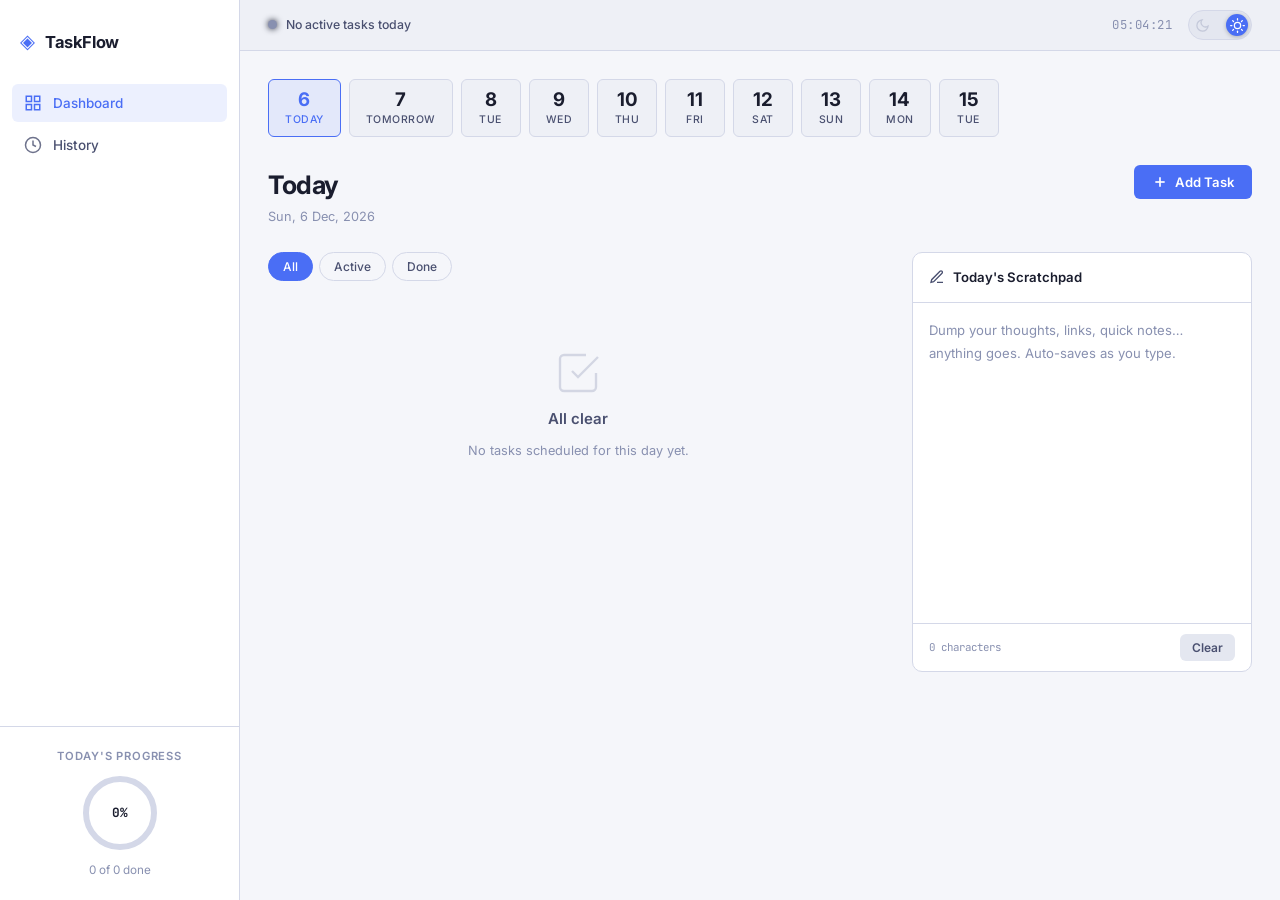
==== index.html @ f14513d6 "Add files via upload" ====
<!DOCTYPE html>
<html lang="en">
<head>
  <meta charset="UTF-8">
  <meta name="viewport" content="width=device-width, initial-scale=1.0">
  <title>TaskFlow — Productivity Dashboard</title>
  <link rel="stylesheet" href="style.css">
  <link rel="preconnect" href="https://fonts.googleapis.com">
  <link href="https://fonts.googleapis.com/css2?family=Inter:wght@300;400;500;600;700&family=JetBrains+Mono:wght@400;500&display=swap" rel="stylesheet">
</head>
<body>

  <div class="app-shell">

    <!-- SIDEBAR -->
    <aside class="sidebar" id="sidebar">
      <div class="sidebar-header">
        <div class="logo">
          <span class="logo-icon">◈</span>
          <span class="logo-text">TaskFlow</span>
        </div>
        <button class="sidebar-toggle" id="sidebarToggle" aria-label="Toggle sidebar">
          <span></span><span></span><span></span>
        </button>
      </div>

      <nav class="sidebar-nav">
        <button class="nav-item active" data-view="dashboard">
          <svg width="18" height="18" viewBox="0 0 24 24" fill="none" stroke="currentColor" stroke-width="2"><rect x="3" y="3" width="7" height="7"/><rect x="14" y="3" width="7" height="7"/><rect x="14" y="14" width="7" height="7"/><rect x="3" y="14" width="7" height="7"/></svg>
          <span>Dashboard</span>
        </button>
        <button class="nav-item" data-view="history">
          <svg width="18" height="18" viewBox="0 0 24 24" fill="none" stroke="currentColor" stroke-width="2"><circle cx="12" cy="12" r="10"/><polyline points="12,6 12,12 16,14"/></svg>
          <span>History</span>
        </button>
      </nav>

      <div class="sidebar-stats">
        <p class="stats-label">Today's Progress</p>
        <div class="progress-ring-wrap">
          <svg class="progress-ring" width="80" height="80" viewBox="0 0 80 80">
            <circle class="progress-ring-bg" cx="40" cy="40" r="34" fill="none" stroke-width="6"/>
            <circle class="progress-ring-fill" id="progressRing" cx="40" cy="40" r="34" fill="none" stroke-width="6" stroke-linecap="round" transform="rotate(-90 40 40)"/>
          </svg>
          <span class="progress-pct" id="progressPct">0%</span>
        </div>
        <p class="stats-sub" id="statsSub">0 of 0 done</p>
      </div>
    </aside>

    <!-- MAIN CONTENT -->
    <main class="main-content" id="mainContent">

      <!-- WORKLOAD STATUS BAR -->
      <div class="workload-bar" id="workloadBar">
        <div class="workload-indicator" id="workloadIndicator">
          <span class="workload-dot" id="workloadDot"></span>
          <span class="workload-label" id="workloadLabel">No tasks today</span>
        </div>
        <div class="bar-right">
          <div class="live-clock" id="liveClock"></div>
          <button class="theme-toggle" id="themeToggle" aria-label="Toggle light/dark mode" title="Toggle theme">
            <span class="theme-icon theme-icon-moon">
              <svg width="15" height="15" viewBox="0 0 24 24" fill="none" stroke="currentColor" stroke-width="2" stroke-linecap="round"><path d="M21 12.79A9 9 0 1111.21 3 7 7 0 0021 12.79z"/></svg>
            </span>
            <span class="theme-icon theme-icon-sun">
              <svg width="15" height="15" viewBox="0 0 24 24" fill="none" stroke="currentColor" stroke-width="2" stroke-linecap="round"><circle cx="12" cy="12" r="5"/><line x1="12" y1="1" x2="12" y2="3"/><line x1="12" y1="21" x2="12" y2="23"/><line x1="4.22" y1="4.22" x2="5.64" y2="5.64"/><line x1="18.36" y1="18.36" x2="19.78" y2="19.78"/><line x1="1" y1="12" x2="3" y2="12"/><line x1="21" y1="12" x2="23" y2="12"/><line x1="4.22" y1="19.78" x2="5.64" y2="18.36"/><line x1="18.36" y1="5.64" x2="19.78" y2="4.22"/></svg>
            </span>
          </button>
        </div>
      </div>

      <!-- DASHBOARD VIEW -->
      <div class="view" id="view-dashboard">

        <!-- DATE CAROUSEL -->
        <section class="date-carousel-section" aria-label="Date navigation">
          <div class="date-carousel" id="dateCarousel" role="tablist"></div>
        </section>

        <!-- SELECTED DATE HEADER -->
        <div class="day-header">
          <div>
            <h1 class="day-title" id="dayTitle">Today</h1>
            <p class="day-subtitle" id="daySubtitle"></p>
          </div>
          <button class="btn btn-primary" id="openAddTask">
            <svg width="16" height="16" viewBox="0 0 24 24" fill="none" stroke="currentColor" stroke-width="2.5"><line x1="12" y1="5" x2="12" y2="19"/><line x1="5" y1="12" x2="19" y2="12"/></svg>
            Add Task
          </button>
        </div>

        <div class="workspace">

          <!-- TASK PANEL -->
          <section class="task-panel">

            <!-- FILTERS -->
            <div class="filter-bar">
              <button class="filter-btn active" data-filter="all">All</button>
              <button class="filter-btn" data-filter="active">Active</button>
              <button class="filter-btn" data-filter="done">Done</button>
            </div>

            <!-- TASK LIST -->
            <div class="task-list" id="taskList" role="list">
              <div class="empty-state" id="emptyState">
                <div class="empty-icon">
                  <svg width="48" height="48" viewBox="0 0 24 24" fill="none" stroke="currentColor" stroke-width="1.2"><path d="M9 11l3 3L22 4"/><path d="M21 12v7a2 2 0 01-2 2H5a2 2 0 01-2-2V5a2 2 0 012-2h11"/></svg>
                </div>
                <p class="empty-title">All clear</p>
                <p class="empty-sub">No tasks scheduled for this day yet.</p>
              </div>
            </div>
          </section>

          <!-- SCRATCHPAD (today only) -->
          <section class="scratchpad-panel" id="scratchpadPanel">
            <div class="scratchpad-header">
              <div class="scratchpad-title-row">
                <svg width="16" height="16" viewBox="0 0 24 24" fill="none" stroke="currentColor" stroke-width="2"><path d="M12 20h9"/><path d="M16.5 3.5a2.121 2.121 0 013 3L7 19l-4 1 1-4 12.5-12.5z"/></svg>
                <h2>Today's Scratchpad</h2>
              </div>
              <span class="scratchpad-saved" id="scratchpadSaved"></span>
            </div>
            <textarea
              class="scratchpad-area"
              id="scratchpadArea"
              placeholder="Dump your thoughts, links, quick notes… anything goes. Auto-saves as you type."
              spellcheck="true"
              aria-label="Scratchpad"
            ></textarea>
            <div class="scratchpad-footer">
              <span class="scratchpad-chars" id="scratchpadChars">0 characters</span>
              <button class="btn btn-ghost btn-sm" id="clearScratchpad">Clear</button>
            </div>
          </section>

        </div>
      </div>

      <!-- HISTORY VIEW -->
      <div class="view hidden" id="view-history">
        <div class="history-header">
          <h1 class="day-title">10-Day History</h1>
          <p class="day-subtitle">Completed and missed tasks from the past 10 days. Auto-purged after 10 days.</p>
        </div>
        <div class="history-list" id="historyList"></div>
      </div>

    </main>
  </div>

  <!-- ADD / EDIT TASK MODAL -->
  <div class="modal-overlay" id="taskModal" role="dialog" aria-modal="true" aria-label="Task editor">
    <div class="modal">
      <div class="modal-header">
        <h2 class="modal-title" id="modalTitle">New Task</h2>
        <button class="modal-close" id="modalClose" aria-label="Close">
          <svg width="18" height="18" viewBox="0 0 24 24" fill="none" stroke="currentColor" stroke-width="2"><line x1="18" y1="6" x2="6" y2="18"/><line x1="6" y1="6" x2="18" y2="18"/></svg>
        </button>
      </div>
      <div class="modal-body">
        <div class="form-group">
          <label class="form-label" for="taskTitle">Task Title <span class="required">*</span></label>
          <input class="form-input" type="text" id="taskTitle" placeholder="What needs to be done?" maxlength="120" autocomplete="off">
        </div>
        <div class="form-group">
          <label class="form-label" for="taskTime">Target Completion Time</label>
          <input class="form-input" type="time" id="taskTime">
        </div>
        <div class="form-group">
          <button type="button" class="desc-toggle" id="descToggle" aria-expanded="false" aria-controls="descWrapper">
            <svg width="14" height="14" viewBox="0 0 24 24" fill="none" stroke="currentColor" stroke-width="2"><polyline points="6 9 12 15 18 9"/></svg>
            Add description / notes
          </button>
          <div class="desc-wrapper collapsed" id="descWrapper">
            <textarea class="form-input form-textarea" id="taskDesc" placeholder="Steps, links, context — whatever helps…" maxlength="1000"></textarea>
            <p class="char-count"><span id="descCount">0</span>/1000</p>
          </div>
        </div>
        <div class="form-group">
          <label class="form-label">Schedule For</label>
          <div class="schedule-date-display" id="scheduleDateDisplay"></div>
        </div>
      </div>
      <div class="modal-footer">
        <button class="btn btn-ghost" id="cancelTask">Cancel</button>
        <button class="btn btn-primary" id="saveTask">Save Task</button>
      </div>
    </div>
  </div>

  <!-- DEADLINE ALERT MODAL -->
  <div class="modal-overlay alert-overlay" id="alertModal" role="alertdialog" aria-modal="true" aria-live="assertive">
    <div class="modal alert-modal">
      <div class="alert-icon-wrap">
        <div class="alert-pulse"></div>
        <svg class="alert-icon" width="32" height="32" viewBox="0 0 24 24" fill="none" stroke="currentColor" stroke-width="1.8"><circle cx="12" cy="12" r="10"/><line x1="12" y1="8" x2="12" y2="12"/><line x1="12" y1="16" x2="12.01" y2="16"/></svg>
      </div>
      <h2 class="alert-title">Deadline Reached</h2>
      <p class="alert-message" id="alertMessage"></p>
      <div class="alert-actions">
        <button class="btn btn-primary" id="alertDone">Mark as Done</button>
        <button class="btn btn-ghost" id="alertSnooze">Snooze 15 min</button>
        <button class="btn btn-ghost" id="alertDismiss">Dismiss</button>
      </div>
    </div>
  </div>

  <script src="script.js"></script>
</body>
</html>
---- style.css ----
/* ── DARK MODE TOKENS (default) ── */
:root {
  --bg: #0f1117;
  --bg-2: #16181f;
  --bg-3: #1e2029;
  --bg-4: #252831;
  --border: #2a2d38;
  --border-subtle: #1f2230;
  --text: #e8eaf0;
  --text-2: #9499b0;
  --text-3: #5d6280;
  --accent: #5b7fff;
  --accent-hover: #7494ff;
  --accent-dim: rgba(91, 127, 255, 0.12);
  --accent-dim-hover: rgba(91, 127, 255, 0.22);
  --green: #34d399;
  --green-dim: rgba(52, 211, 153, 0.12);
  --red: #f87171;
  --red-dim: rgba(248, 113, 113, 0.12);
  --amber: #fbbf24;
  --amber-dim: rgba(251, 191, 36, 0.12);
  --state-low-bar: #1a2e22;
  --state-low-text: #34d399;
  --state-low-dot: #34d399;
  --state-medium-bar: #2d2510;
  --state-medium-text: #fbbf24;
  --state-medium-dot: #fbbf24;
  --state-high-bar: #2e1a1a;
  --state-high-text: #f87171;
  --state-high-dot: #f87171;
  --modal-overlay-bg: rgba(0, 0, 0, 0.65);
  --sidebar-w: 240px;
  --radius: 10px;
  --radius-sm: 6px;
  --radius-lg: 14px;
  --shadow: 0 4px 24px rgba(0, 0, 0, 0.45);
  --shadow-sm: 0 2px 8px rgba(0, 0, 0, 0.35);
  --transition: 0.2s ease;
  --font: 'Inter', system-ui, sans-serif;
  --font-mono: 'JetBrains Mono', 'Fira Code', monospace;
}

/* ── LIGHT MODE TOKENS ── */
body.light {
  --bg: #f5f6fa;
  --bg-2: #ffffff;
  --bg-3: #eef0f6;
  --bg-4: #e4e7f0;
  --border: #d4d8e8;
  --border-subtle: #e0e3ef;
  --text: #1a1d2e;
  --text-2: #4a5070;
  --text-3: #8890b0;
  --accent: #4a6ef5;
  --accent-hover: #3a5ee0;
  --accent-dim: rgba(74, 110, 245, 0.10);
  --accent-dim-hover: rgba(74, 110, 245, 0.18);
  --green: #059669;
  --green-dim: rgba(5, 150, 105, 0.10);
  --red: #dc2626;
  --red-dim: rgba(220, 38, 38, 0.10);
  --amber: #d97706;
  --amber-dim: rgba(217, 119, 6, 0.10);
  --state-low-bar: #dcfce7;
  --state-low-text: #15803d;
  --state-low-dot: #16a34a;
  --state-medium-bar: #fef9c3;
  --state-medium-text: #a16207;
  --state-medium-dot: #ca8a04;
  --state-high-bar: #fee2e2;
  --state-high-text: #b91c1c;
  --state-high-dot: #dc2626;
  --modal-overlay-bg: rgba(30, 32, 60, 0.45);
  --shadow: 0 4px 24px rgba(0, 0, 0, 0.10);
  --shadow-sm: 0 2px 8px rgba(0, 0, 0, 0.07);
}

body.light input[type="time"].form-input { color-scheme: light; }

*, *::before, *::after { box-sizing: border-box; margin: 0; padding: 0; }
html { font-size: 15px; }
body {
  font-family: var(--font);
  background: var(--bg);
  color: var(--text);
  line-height: 1.6;
  min-height: 100dvh;
  overflow-x: hidden;
  -webkit-font-smoothing: antialiased;
  transition: background 0.3s ease, color 0.3s ease;
}
button { cursor: pointer; font-family: var(--font); }
textarea, input { font-family: var(--font); }
svg { display: block; flex-shrink: 0; }
.hidden { display: none !important; }

/* ── APP SHELL ── */
.app-shell { display: flex; min-height: 100dvh; }

/* ── SIDEBAR ── */
.sidebar {
  width: var(--sidebar-w);
  background: var(--bg-2);
  border-right: 1px solid var(--border);
  display: flex;
  flex-direction: column;
  padding: 0;
  position: fixed;
  top: 0; left: 0; bottom: 0;
  z-index: 200;
  transition: transform var(--transition), background 0.3s ease, border-color 0.3s ease;
}
.sidebar-header {
  display: flex;
  align-items: center;
  justify-content: space-between;
  padding: 20px 20px 0;
  height: 64px;
}
.logo { display: flex; align-items: center; gap: 10px; }
.logo-icon { font-size: 1.3rem; color: var(--accent); line-height: 1; }
.logo-text { font-size: 1.1rem; font-weight: 700; letter-spacing: -0.4px; color: var(--text); }
.sidebar-toggle {
  display: none;
  flex-direction: column;
  gap: 5px;
  background: none;
  border: none;
  padding: 5px;
}
.sidebar-toggle span { display: block; width: 20px; height: 2px; background: var(--text-2); border-radius: 2px; transition: var(--transition); }

.sidebar-nav { display: flex; flex-direction: column; gap: 4px; padding: 20px 12px; flex: 1; }
.nav-item {
  display: flex;
  align-items: center;
  gap: 11px;
  padding: 10px 12px;
  border-radius: var(--radius-sm);
  background: none;
  border: none;
  color: var(--text-2);
  font-size: 0.9rem;
  font-weight: 500;
  width: 100%;
  text-align: left;
  transition: background var(--transition), color var(--transition);
}
.nav-item:hover { background: var(--bg-4); color: var(--text); }
.nav-item.active { background: var(--accent-dim); color: var(--accent); }
.nav-item svg { opacity: 0.8; }
.nav-item.active svg { opacity: 1; }

.sidebar-stats {
  padding: 20px;
  border-top: 1px solid var(--border);
  display: flex;
  flex-direction: column;
  align-items: center;
  gap: 8px;
}
.stats-label { font-size: 0.75rem; font-weight: 600; text-transform: uppercase; letter-spacing: 0.8px; color: var(--text-3); }
.progress-ring-wrap { position: relative; display: flex; align-items: center; justify-content: center; }
.progress-ring-bg { stroke: var(--border); }
.progress-ring-fill { stroke: var(--accent); stroke-dasharray: 213.6; stroke-dashoffset: 213.6; transition: stroke-dashoffset 0.6s ease, stroke 0.4s ease; }
.progress-pct { position: absolute; font-size: 0.85rem; font-weight: 700; color: var(--text); font-family: var(--font-mono); }
.stats-sub { font-size: 0.78rem; color: var(--text-3); }

/* ── MAIN CONTENT ── */
.main-content {
  margin-left: var(--sidebar-w);
  flex: 1;
  display: flex;
  flex-direction: column;
  min-height: 100dvh;
  min-width: 0;
}

/* ── WORKLOAD BAR ── */
.workload-bar {
  display: flex;
  align-items: center;
  justify-content: space-between;
  padding: 10px 28px;
  background: var(--bg-3);
  border-bottom: 1px solid var(--border);
  transition: background 0.5s ease, border-color 0.3s ease;
  min-height: 44px;
}
.workload-indicator { display: flex; align-items: center; gap: 9px; }
.workload-dot {
  width: 9px; height: 9px;
  border-radius: 50%;
  background: var(--text-3);
  flex-shrink: 0;
  transition: background 0.5s ease;
  box-shadow: 0 0 6px currentColor;
}
.workload-label { font-size: 0.82rem; font-weight: 500; color: var(--text-2); transition: color 0.5s ease; }

.bar-right { display: flex; align-items: center; gap: 16px; }
.live-clock { font-family: var(--font-mono); font-size: 0.82rem; color: var(--text-3); letter-spacing: 0.5px; }

/* ── THEME TOGGLE BUTTON ── */
.theme-toggle {
  position: relative;
  width: 64px;
  height: 30px;
  border-radius: 100px;
  border: 1px solid var(--border);
  background: var(--bg-4);
  display: flex;
  align-items: center;
  padding: 3px;
  transition: background 0.3s ease, border-color 0.3s ease;
  overflow: hidden;
}
.theme-toggle::after {
  content: '';
  position: absolute;
  width: 22px;
  height: 22px;
  border-radius: 50%;
  background: var(--accent);
  top: 3px;
  left: 3px;
  transition: transform 0.3s cubic-bezier(0.4, 0, 0.2, 1), background 0.3s ease;
  box-shadow: 0 1px 4px rgba(0,0,0,0.25);
}
body.light .theme-toggle::after { transform: translateX(34px); }
.theme-toggle:hover { border-color: var(--accent); }
.theme-icon {
  position: absolute;
  z-index: 1;
  color: var(--text-3);
  display: flex;
  align-items: center;
  justify-content: center;
  transition: opacity 0.25s ease, color 0.25s ease;
  pointer-events: none;
}
.theme-icon-moon { left: 6px; }
.theme-icon-sun  { right: 6px; }
/* dark mode: show moon icon clearly, dim sun */
.theme-icon-moon { opacity: 1; color: #fff; }
.theme-icon-sun  { opacity: 0.35; }
/* light mode: flip */
body.light .theme-icon-moon { opacity: 0.35; color: var(--text-3); }
body.light .theme-icon-sun  { opacity: 1; color: #fff; }

/* Workload states */
.state-low .workload-bar  { background: var(--state-low-bar); }
.state-low .workload-dot  { background: var(--state-low-dot); }
.state-low .workload-label { color: var(--state-low-text); }
.state-medium .workload-bar  { background: var(--state-medium-bar); }
.state-medium .workload-dot  { background: var(--state-medium-dot); }
.state-medium .workload-label { color: var(--state-medium-text); }
.state-high .workload-bar  { background: var(--state-high-bar); }
.state-high .workload-dot  { background: var(--state-high-dot); }
.state-high .workload-label { color: var(--state-high-text); }

/* ── VIEW ── */
.view { flex: 1; padding: 28px; display: flex; flex-direction: column; gap: 24px; }
.view.hidden { display: none; }

/* ── DATE CAROUSEL ── */
.date-carousel-section { overflow-x: auto; scrollbar-width: none; -ms-overflow-style: none; }
.date-carousel-section::-webkit-scrollbar { display: none; }
.date-carousel {
  display: flex;
  gap: 8px;
  padding-bottom: 4px;
  min-width: max-content;
}
.date-tab {
  display: flex;
  flex-direction: column;
  align-items: center;
  gap: 2px;
  padding: 10px 16px;
  border-radius: var(--radius-sm);
  background: var(--bg-3);
  border: 1px solid var(--border);
  color: var(--text-2);
  font-size: 0.78rem;
  font-weight: 500;
  cursor: pointer;
  transition: background var(--transition), border-color var(--transition), color var(--transition);
  min-width: 60px;
  text-align: center;
  position: relative;
}
.date-tab .dt-day { font-size: 1.25rem; font-weight: 700; color: var(--text); line-height: 1.1; }
.date-tab .dt-label { font-size: 0.7rem; text-transform: uppercase; letter-spacing: 0.5px; }
.date-tab:hover { background: var(--bg-4); border-color: var(--accent); color: var(--text); }
.date-tab.active { background: var(--accent-dim); border-color: var(--accent); color: var(--accent); }
.date-tab.active .dt-day { color: var(--accent); }
.date-tab .task-pip {
  width: 5px; height: 5px; border-radius: 50%;
  background: var(--accent);
  position: absolute;
  bottom: 6px; left: 50%; transform: translateX(-50%);
}

/* ── DAY HEADER ── */
.day-header {
  display: flex;
  align-items: flex-start;
  justify-content: space-between;
  gap: 16px;
  flex-wrap: wrap;
}
.day-title { font-size: 1.7rem; font-weight: 700; letter-spacing: -0.5px; color: var(--text); }
.day-subtitle { font-size: 0.85rem; color: var(--text-3); margin-top: 2px; }

/* ── BUTTONS ── */
.btn {
  display: inline-flex;
  align-items: center;
  gap: 7px;
  padding: 9px 18px;
  border-radius: var(--radius-sm);
  border: none;
  font-size: 0.875rem;
  font-weight: 600;
  transition: background var(--transition), color var(--transition), transform 0.1s ease, box-shadow var(--transition);
  white-space: nowrap;
}
.btn:active { transform: scale(0.97); }
.btn-primary { background: var(--accent); color: #fff; }
.btn-primary:hover { background: var(--accent-hover); box-shadow: 0 4px 14px rgba(91,127,255,0.35); }
.btn-ghost { background: var(--bg-4); color: var(--text-2); }
.btn-ghost:hover { background: var(--border); color: var(--text); }
.btn-sm { padding: 6px 12px; font-size: 0.8rem; }
.btn-danger { background: var(--red-dim); color: var(--red); }
.btn-danger:hover { background: rgba(248,113,113,0.22); }

/* ── WORKSPACE ── */
.workspace { display: grid; grid-template-columns: 1fr 340px; gap: 24px; align-items: start; }

/* ── FILTERS ── */
.filter-bar { display: flex; gap: 6px; margin-bottom: 16px; }
.filter-btn {
  padding: 6px 14px;
  border-radius: 100px;
  background: none;
  border: 1px solid var(--border);
  color: var(--text-2);
  font-size: 0.8rem;
  font-weight: 500;
  transition: all var(--transition);
}
.filter-btn:hover { border-color: var(--accent); color: var(--text); }
.filter-btn.active { background: var(--accent); border-color: var(--accent); color: #fff; }

/* ── TASK LIST ── */
.task-list { display: flex; flex-direction: column; gap: 8px; min-height: 60px; }
.empty-state { display: flex; flex-direction: column; align-items: center; gap: 10px; padding: 52px 20px; color: var(--text-3); }
.empty-icon { opacity: 0.3; }
.empty-title { font-size: 1rem; font-weight: 600; color: var(--text-2); }
.empty-sub { font-size: 0.85rem; }

/* ── TASK CARD ── */
.task-card {
  display: flex;
  align-items: flex-start;
  gap: 12px;
  padding: 14px 16px;
  background: var(--bg-2);
  border: 1px solid var(--border);
  border-radius: var(--radius);
  transition: border-color var(--transition), background var(--transition), transform 0.15s ease, opacity 0.3s ease;
  position: relative;
  overflow: hidden;
}
.task-card::before {
  content: '';
  position: absolute;
  left: 0; top: 0; bottom: 0;
  width: 3px;
  background: var(--accent);
  border-radius: 3px 0 0 3px;
  transition: background var(--transition);
}
.task-card:hover { border-color: var(--accent); background: var(--bg-3); }
.task-card.done { opacity: 0.55; }
.task-card.done::before { background: var(--green); }
.task-card.overdue::before { background: var(--red); }
.task-card.overdue-glow { border-color: rgba(248,113,113,0.4); }

.task-checkbox {
  width: 20px; height: 20px;
  border-radius: 50%;
  border: 2px solid var(--border);
  background: none;
  flex-shrink: 0;
  margin-top: 1px;
  transition: border-color var(--transition), background var(--transition);
  display: flex; align-items: center; justify-content: center;
  color: transparent;
}
.task-card:hover .task-checkbox { border-color: var(--accent); }
.task-card.done .task-checkbox { background: var(--green); border-color: var(--green); color: #fff; }
.task-checkbox svg { width: 11px; height: 11px; stroke-width: 3; }

.task-body { flex: 1; min-width: 0; }
.task-name {
  font-size: 0.9rem;
  font-weight: 600;
  color: var(--text);
  line-height: 1.4;
  word-break: break-word;
}
.task-card.done .task-name { text-decoration: line-through; color: var(--text-3); }
.task-meta { display: flex; align-items: center; gap: 10px; margin-top: 5px; flex-wrap: wrap; }
.task-time {
  display: inline-flex;
  align-items: center;
  gap: 5px;
  font-family: var(--font-mono);
  font-size: 0.75rem;
  color: var(--text-3);
}
.task-time.overdue-time { color: var(--red); }
.task-desc-toggle {
  font-size: 0.75rem;
  color: var(--accent);
  background: none;
  border: none;
  padding: 0;
  text-decoration: underline;
  text-underline-offset: 2px;
  opacity: 0.7;
}
.task-desc-toggle:hover { opacity: 1; }
.task-description {
  margin-top: 8px;
  font-size: 0.82rem;
  color: var(--text-2);
  line-height: 1.65;
  background: var(--bg-4);
  padding: 10px 12px;
  border-radius: var(--radius-sm);
  border-left: 2px solid var(--border);
  white-space: pre-wrap;
  word-break: break-word;
  display: none;
}
.task-description.open { display: block; }

.task-actions { display: flex; gap: 4px; margin-left: 4px; }
.task-action-btn {
  width: 28px; height: 28px;
  display: flex; align-items: center; justify-content: center;
  border-radius: var(--radius-sm);
  background: none;
  border: none;
  color: var(--text-3);
  transition: background var(--transition), color var(--transition);
  opacity: 0;
}
.task-card:hover .task-action-btn { opacity: 1; }
.task-action-btn:hover { background: var(--bg-4); color: var(--text); }
.task-action-btn.delete:hover { background: var(--red-dim); color: var(--red); }

/* ── SCRATCHPAD ── */
.scratchpad-panel {
  background: var(--bg-2);
  border: 1px solid var(--border);
  border-radius: var(--radius);
  display: flex;
  flex-direction: column;
  overflow: hidden;
  position: sticky;
  top: 20px;
  transition: background 0.3s ease, border-color 0.3s ease;
}
.scratchpad-header {
  display: flex;
  align-items: center;
  justify-content: space-between;
  padding: 14px 16px;
  border-bottom: 1px solid var(--border);
  gap: 8px;
}
.scratchpad-title-row { display: flex; align-items: center; gap: 8px; color: var(--text-2); }
.scratchpad-title-row h2 { font-size: 0.88rem; font-weight: 600; color: var(--text); }
.scratchpad-saved { font-size: 0.72rem; color: var(--green); opacity: 0; transition: opacity 0.4s ease; white-space: nowrap; }
.scratchpad-saved.show { opacity: 1; }
.scratchpad-area {
  flex: 1;
  width: 100%;
  min-height: 320px;
  padding: 16px;
  background: transparent;
  border: none;
  outline: none;
  resize: none;
  color: var(--text);
  font-size: 0.875rem;
  line-height: 1.75;
  font-family: var(--font-mono);
}
.scratchpad-area::placeholder { color: var(--text-3); font-family: var(--font); }
.scratchpad-footer {
  display: flex;
  align-items: center;
  justify-content: space-between;
  padding: 10px 16px;
  border-top: 1px solid var(--border);
}
.scratchpad-chars { font-size: 0.72rem; color: var(--text-3); font-family: var(--font-mono); }

/* ── HISTORY VIEW ── */
.history-header { margin-bottom: 8px; }
.history-list { display: flex; flex-direction: column; gap: 20px; }
.history-day-block {
  background: var(--bg-2);
  border: 1px solid var(--border);
  border-radius: var(--radius);
  overflow: hidden;
  transition: background 0.3s ease, border-color 0.3s ease;
}
.history-day-header {
  display: flex;
  align-items: center;
  justify-content: space-between;
  padding: 12px 18px;
  background: var(--bg-3);
  border-bottom: 1px solid var(--border);
}
.history-day-label { font-size: 0.82rem; font-weight: 600; color: var(--text-2); }
.history-day-stats { display: flex; gap: 12px; }
.hstat { font-size: 0.75rem; padding: 2px 8px; border-radius: 100px; }
.hstat-done { background: var(--green-dim); color: var(--green); }
.hstat-miss { background: var(--red-dim); color: var(--red); }
.history-task-list { padding: 8px 12px; display: flex; flex-direction: column; gap: 4px; }
.history-task-item {
  display: flex;
  align-items: center;
  gap: 10px;
  padding: 8px 6px;
  border-radius: var(--radius-sm);
  font-size: 0.85rem;
}
.history-task-item:hover { background: var(--bg-3); }
.hti-status { width: 8px; height: 8px; border-radius: 50%; flex-shrink: 0; }
.hti-done .hti-status { background: var(--green); }
.hti-miss .hti-status { background: var(--red); }
.hti-name { flex: 1; color: var(--text-2); }
.hti-done .hti-name { text-decoration: line-through; color: var(--text-3); }
.hti-time { font-family: var(--font-mono); font-size: 0.72rem; color: var(--text-3); }
.history-empty { padding: 28px; text-align: center; color: var(--text-3); font-size: 0.85rem; }

/* ── MODALS ── */
.modal-overlay {
  position: fixed; inset: 0;
  background: var(--modal-overlay-bg);
  backdrop-filter: blur(4px);
  z-index: 1000;
  display: flex; align-items: center; justify-content: center;
  padding: 20px;
  opacity: 0;
  pointer-events: none;
  transition: opacity 0.22s ease;
}
.modal-overlay.open { opacity: 1; pointer-events: all; }
.modal {
  background: var(--bg-2);
  border: 1px solid var(--border);
  border-radius: var(--radius-lg);
  box-shadow: var(--shadow);
  width: 100%;
  max-width: 480px;
  transform: translateY(16px) scale(0.98);
  transition: transform 0.22s ease, background 0.3s ease, border-color 0.3s ease;
}
.modal-overlay.open .modal { transform: translateY(0) scale(1); }
.modal-header {
  display: flex; align-items: center; justify-content: space-between;
  padding: 20px 22px 0;
}
.modal-title { font-size: 1.1rem; font-weight: 700; }
.modal-close {
  width: 32px; height: 32px;
  border-radius: var(--radius-sm);
  background: none;
  border: none;
  color: var(--text-2);
  display: flex; align-items: center; justify-content: center;
  transition: background var(--transition), color var(--transition);
}
.modal-close:hover { background: var(--bg-4); color: var(--text); }
.modal-body { padding: 20px 22px; display: flex; flex-direction: column; gap: 16px; }
.modal-footer { display: flex; align-items: center; justify-content: flex-end; gap: 10px; padding: 0 22px 20px; }

/* ── FORM ELEMENTS ── */
.form-group { display: flex; flex-direction: column; gap: 6px; }
.form-label { font-size: 0.8rem; font-weight: 600; color: var(--text-2); letter-spacing: 0.3px; }
.required { color: var(--red); }
.form-input {
  width: 100%;
  padding: 10px 13px;
  background: var(--bg-4);
  border: 1px solid var(--border);
  border-radius: var(--radius-sm);
  color: var(--text);
  font-size: 0.875rem;
  outline: none;
  transition: border-color var(--transition), box-shadow var(--transition), background 0.3s ease;
}
.form-input:focus { border-color: var(--accent); box-shadow: 0 0 0 3px rgba(91,127,255,0.15); }
.form-input::placeholder { color: var(--text-3); }
input[type="time"].form-input { color-scheme: dark; }
.form-textarea { resize: vertical; min-height: 90px; font-family: var(--font-mono); font-size: 0.82rem; }
.char-count { font-size: 0.72rem; color: var(--text-3); text-align: right; font-family: var(--font-mono); }
.desc-toggle {
  display: flex; align-items: center; gap: 6px;
  background: none; border: none;
  color: var(--accent); font-size: 0.82rem; font-weight: 500;
  padding: 0;
  transition: color var(--transition);
}
.desc-toggle svg { transition: transform var(--transition); }
.desc-toggle[aria-expanded="true"] svg { transform: rotate(180deg); }
.desc-wrapper { display: flex; flex-direction: column; gap: 4px; overflow: hidden; max-height: 0; transition: max-height 0.3s ease; }
.desc-wrapper:not(.collapsed) { max-height: 300px; }
.schedule-date-display {
  font-family: var(--font-mono);
  font-size: 0.82rem;
  color: var(--accent);
  padding: 8px 13px;
  background: var(--accent-dim);
  border-radius: var(--radius-sm);
  border: 1px solid rgba(91,127,255,0.25);
}

/* ── ALERT MODAL ── */
.alert-overlay { z-index: 1100; }
.alert-modal { max-width: 380px; text-align: center; padding: 30px 26px; }
.alert-icon-wrap { position: relative; display: inline-flex; align-items: center; justify-content: center; margin-bottom: 16px; }
.alert-pulse {
  position: absolute;
  width: 56px; height: 56px; border-radius: 50%;
  background: var(--red-dim);
  animation: pulse-ring 1.5s ease-out infinite;
}
@keyframes pulse-ring {
  0% { transform: scale(0.7); opacity: 0.8; }
  100% { transform: scale(1.5); opacity: 0; }
}
.alert-icon { color: var(--red); position: relative; z-index: 1; }
.alert-title { font-size: 1.15rem; font-weight: 700; margin-bottom: 10px; }
.alert-message { font-size: 0.88rem; color: var(--text-2); line-height: 1.6; margin-bottom: 22px; }
.alert-actions { display: flex; flex-direction: column; gap: 8px; }

/* ── RESPONSIVE ── */
@media (max-width: 1100px) {
  .workspace { grid-template-columns: 1fr; }
  .scratchpad-panel { position: static; }
}
@media (max-width: 768px) {
  :root { --sidebar-w: 0px; }
  .sidebar { transform: translateX(-240px); width: 240px; }
  .sidebar.open { transform: translateX(0); box-shadow: var(--shadow); }
  .sidebar-toggle { display: flex; }
  .main-content { margin-left: 0; }
  .workload-bar { padding: 10px 16px; }
  .view { padding: 16px; gap: 16px; }
  .day-header { flex-direction: column; align-items: flex-start; gap: 10px; }
  .date-tab { min-width: 52px; padding: 8px 12px; }
  .workspace { grid-template-columns: 1fr; gap: 16px; }
  .scratchpad-area { min-height: 220px; }
  .modal { max-width: 100%; border-radius: var(--radius); }
}
@media (max-width: 480px) {
  .sidebar-toggle { display: flex; }
  .task-actions { opacity: 1; }
  .task-action-btn { opacity: 1; }
}

@media (prefers-reduced-motion: reduce) {
  *, *::before, *::after { animation-duration: 0.01ms !important; transition-duration: 0.01ms !important; }
}
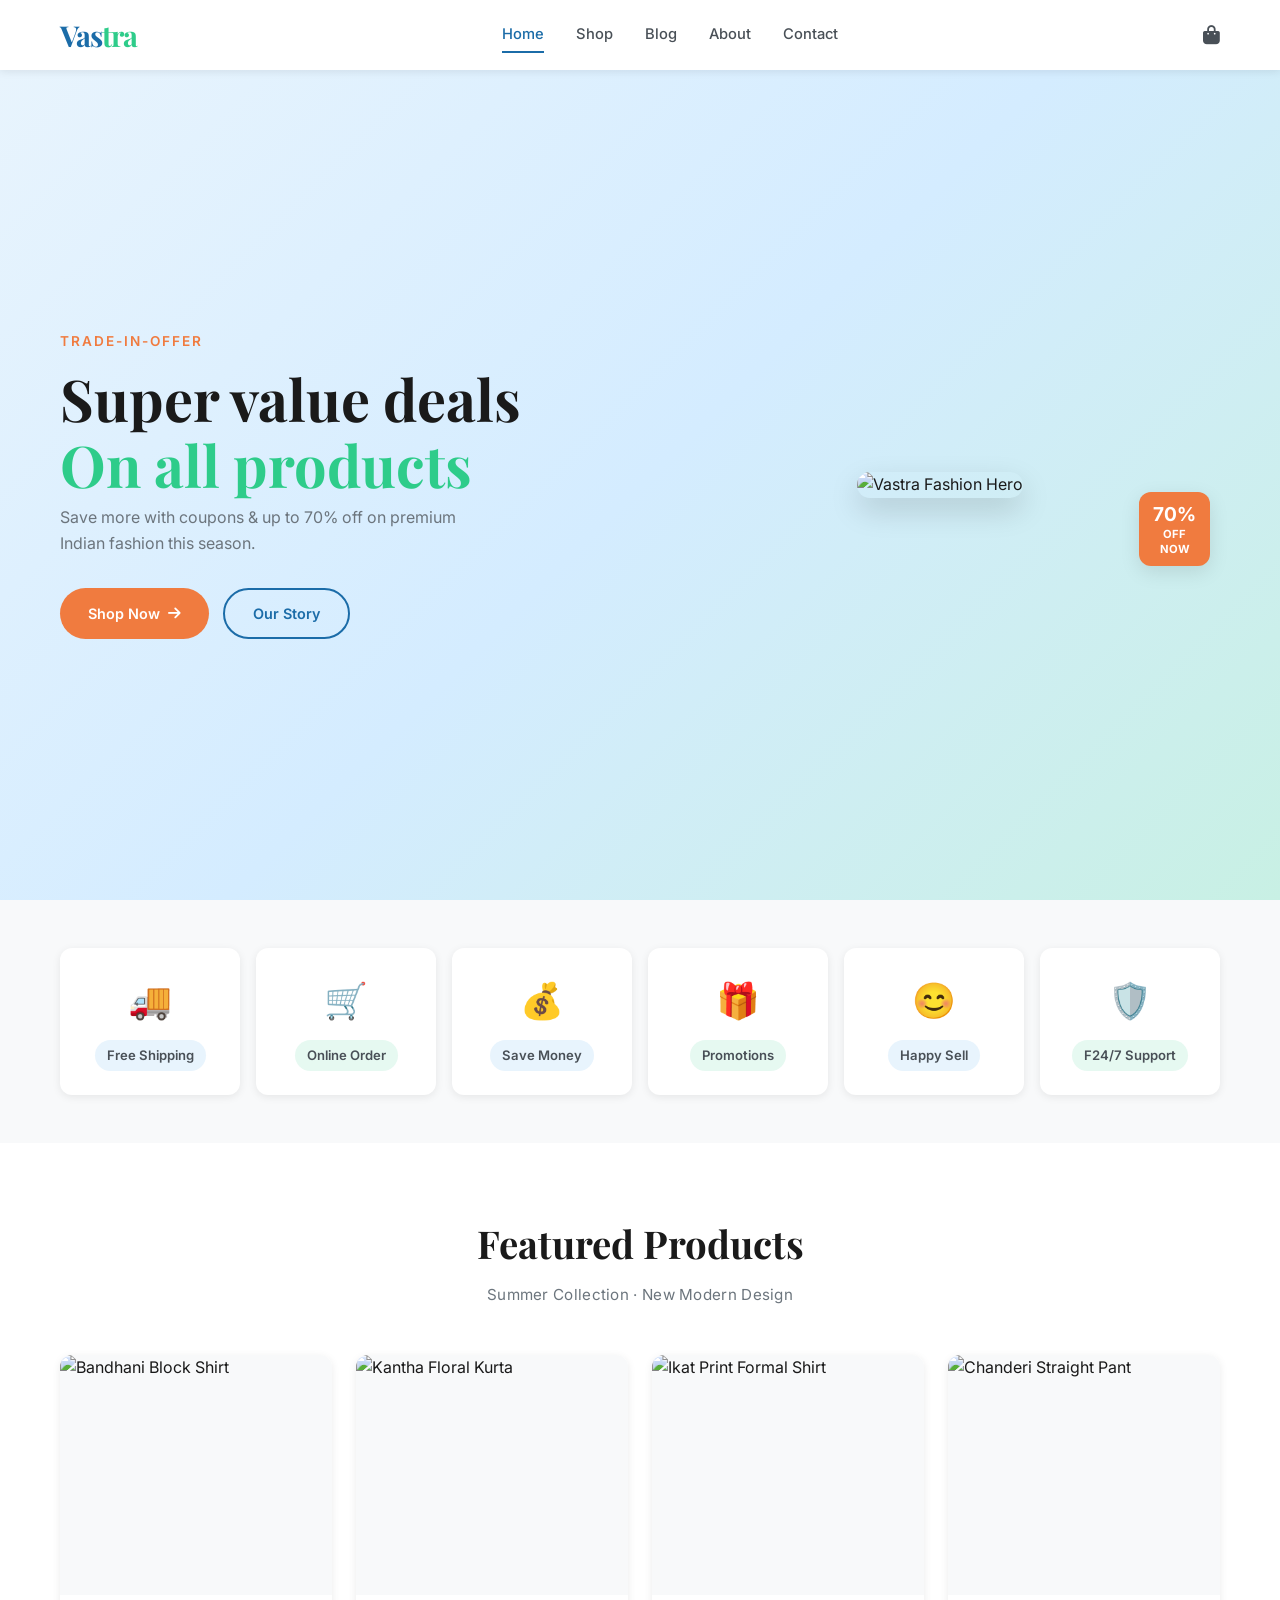
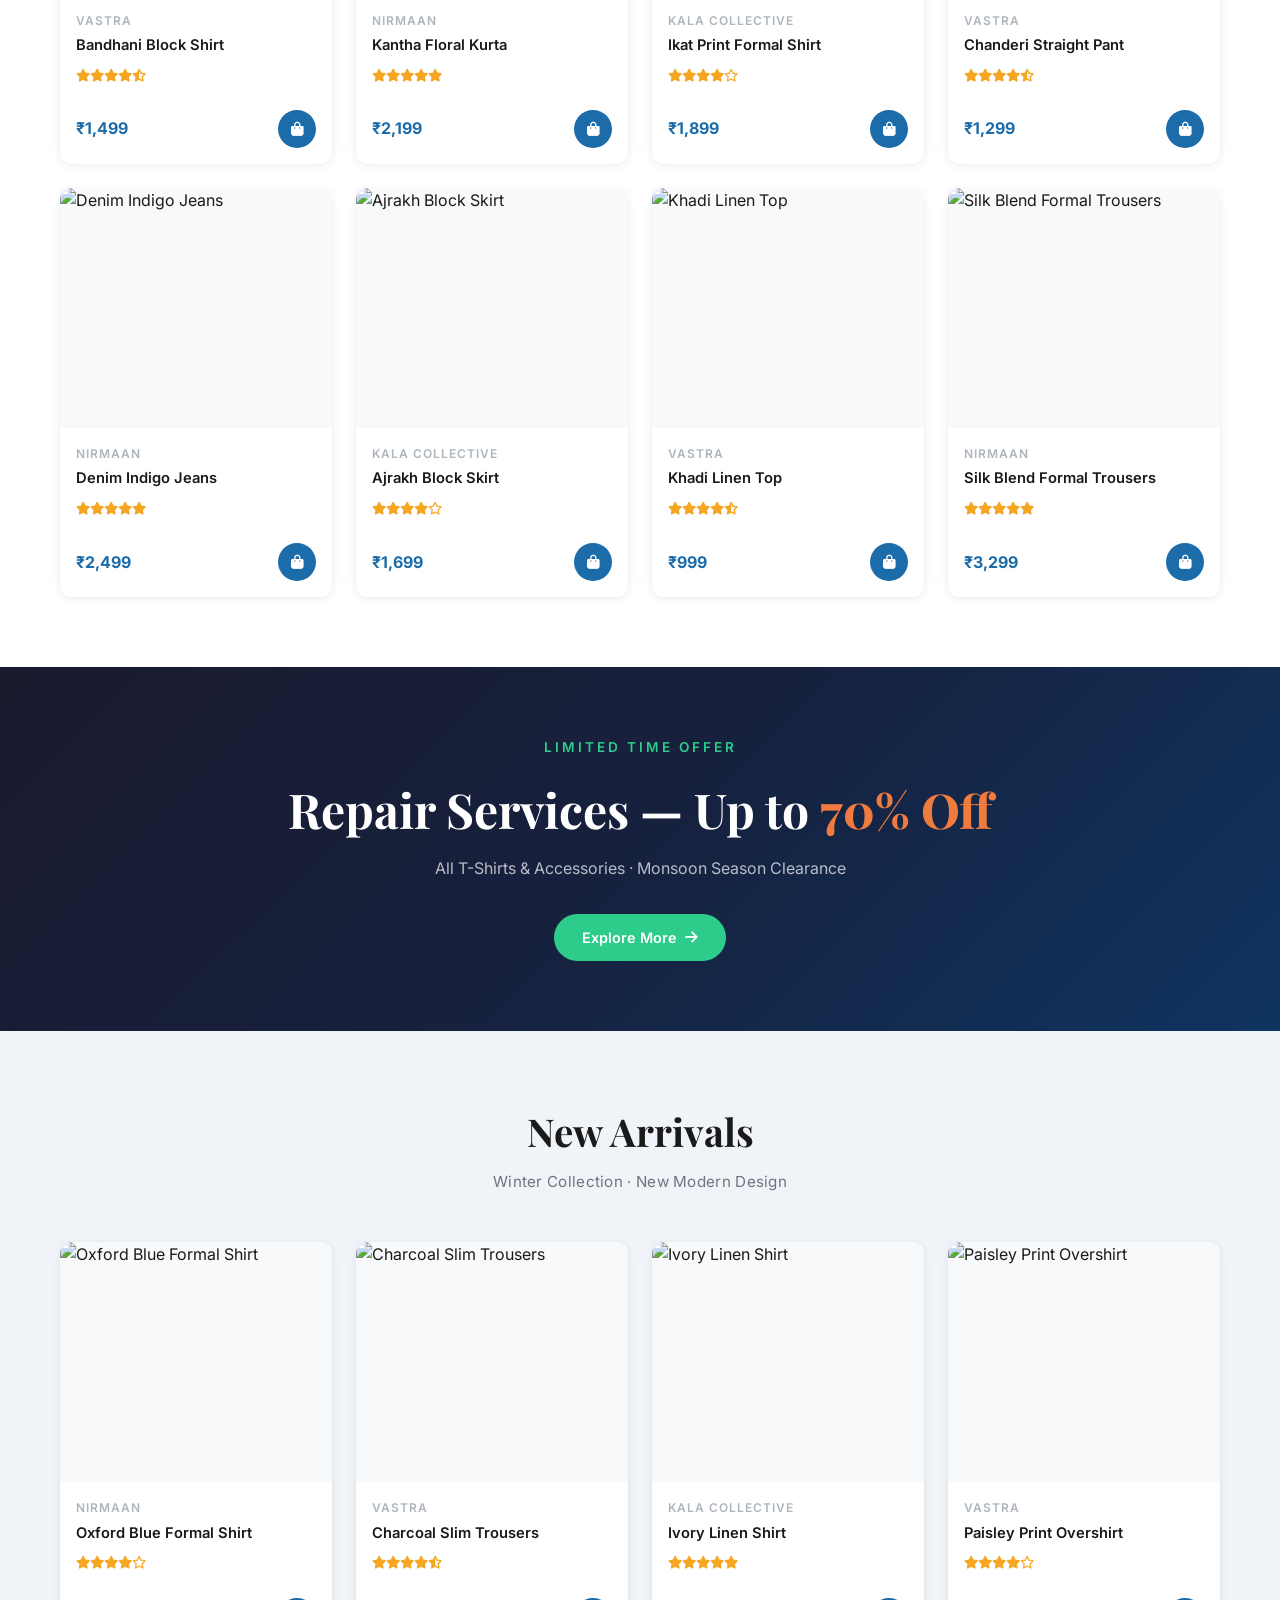
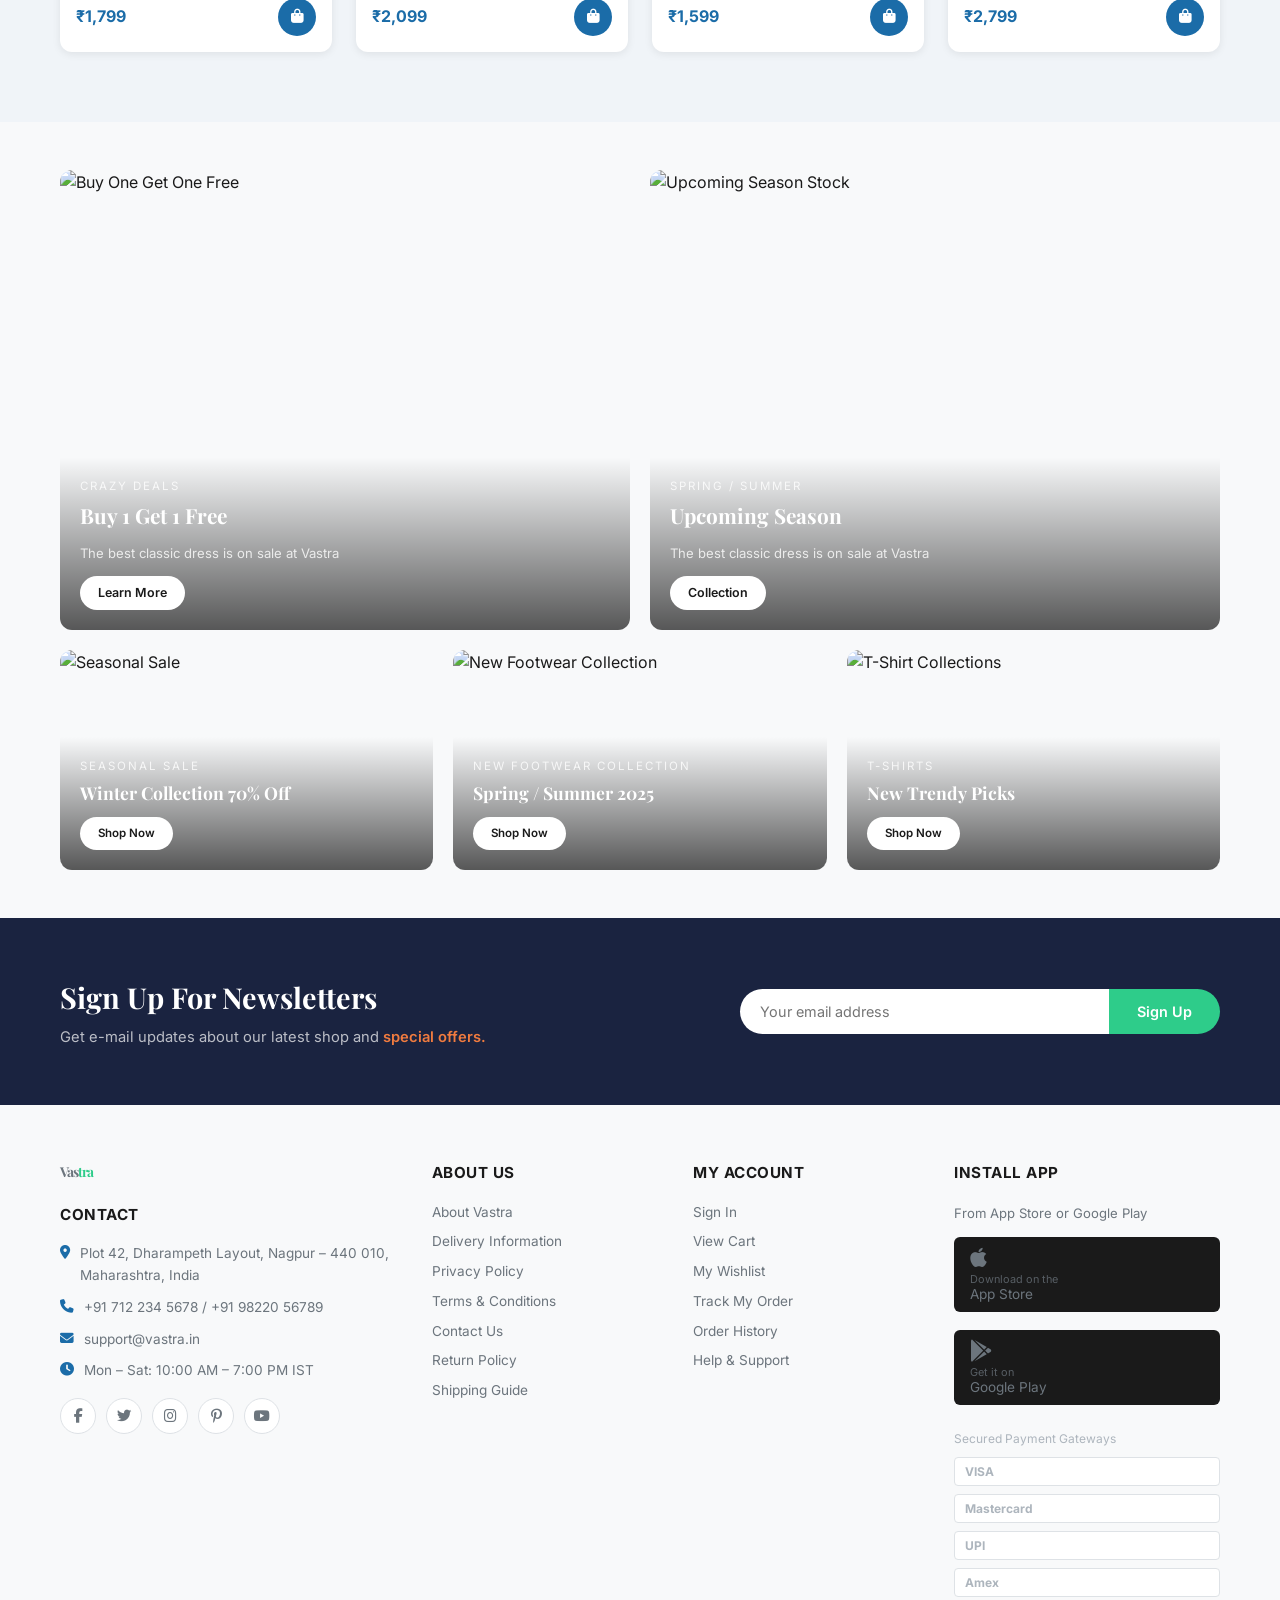
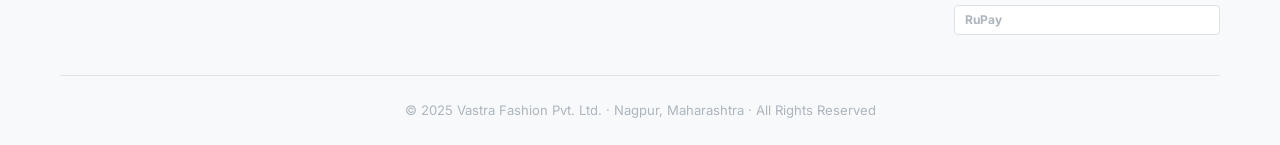
==== commit b26e9b1d: "Add files via upload" ====
--- a/index.html
+++ b/index.html
@@ -1,213 +1,445 @@
 <!DOCTYPE html>
 <html lang="en">
 <head>
-  <meta charset="UTF-8">
-  <meta name="viewport" content="width=device-width, initial-scale=1.0">
-  <title>TaskFlow — Productivity Dashboard</title>
-  <link rel="stylesheet" href="style.css">
-  <link rel="preconnect" href="https://fonts.googleapis.com">
-  <link href="https://fonts.googleapis.com/css2?family=Inter:wght@300;400;500;600;700&family=JetBrains+Mono:wght@400;500&display=swap" rel="stylesheet">
+<meta charset="UTF-8"/>
+<meta name="viewport" content="width=device-width, initial-scale=1.0"/>
+<title>Vastra – Indian Premium Fashion | Home</title>
+<link rel="stylesheet" href="style.css"/>
+<link rel="stylesheet" href="https://cdnjs.cloudflare.com/ajax/libs/font-awesome/6.5.0/css/all.min.css"/>
 </head>
 <body>
 
-  <div class="app-shell">
-
-    <!-- SIDEBAR -->
-    <aside class="sidebar" id="sidebar">
-      <div class="sidebar-header">
-        <div class="logo">
-          <span class="logo-icon">◈</span>
-          <span class="logo-text">TaskFlow</span>
-        </div>
-        <button class="sidebar-toggle" id="sidebarToggle" aria-label="Toggle sidebar">
-          <span></span><span></span><span></span>
-        </button>
-      </div>
-
-      <nav class="sidebar-nav">
-        <button class="nav-item active" data-view="dashboard">
-          <svg width="18" height="18" viewBox="0 0 24 24" fill="none" stroke="currentColor" stroke-width="2"><rect x="3" y="3" width="7" height="7"/><rect x="14" y="3" width="7" height="7"/><rect x="14" y="14" width="7" height="7"/><rect x="3" y="14" width="7" height="7"/></svg>
-          <span>Dashboard</span>
-        </button>
-        <button class="nav-item" data-view="history">
-          <svg width="18" height="18" viewBox="0 0 24 24" fill="none" stroke="currentColor" stroke-width="2"><circle cx="12" cy="12" r="10"/><polyline points="12,6 12,12 16,14"/></svg>
-          <span>History</span>
-        </button>
-      </nav>
-
-      <div class="sidebar-stats">
-        <p class="stats-label">Today's Progress</p>
-        <div class="progress-ring-wrap">
-          <svg class="progress-ring" width="80" height="80" viewBox="0 0 80 80">
-            <circle class="progress-ring-bg" cx="40" cy="40" r="34" fill="none" stroke-width="6"/>
-            <circle class="progress-ring-fill" id="progressRing" cx="40" cy="40" r="34" fill="none" stroke-width="6" stroke-linecap="round" transform="rotate(-90 40 40)"/>
-          </svg>
-          <span class="progress-pct" id="progressPct">0%</span>
-        </div>
-        <p class="stats-sub" id="statsSub">0 of 0 done</p>
-      </div>
-    </aside>
-
-    <!-- MAIN CONTENT -->
-    <main class="main-content" id="mainContent">
-
-      <!-- WORKLOAD STATUS BAR -->
-      <div class="workload-bar" id="workloadBar">
-        <div class="workload-indicator" id="workloadIndicator">
-          <span class="workload-dot" id="workloadDot"></span>
-          <span class="workload-label" id="workloadLabel">No tasks today</span>
-        </div>
-        <div class="bar-right">
-          <div class="live-clock" id="liveClock"></div>
-          <button class="theme-toggle" id="themeToggle" aria-label="Toggle light/dark mode" title="Toggle theme">
-            <span class="theme-icon theme-icon-moon">
-              <svg width="15" height="15" viewBox="0 0 24 24" fill="none" stroke="currentColor" stroke-width="2" stroke-linecap="round"><path d="M21 12.79A9 9 0 1111.21 3 7 7 0 0021 12.79z"/></svg>
-            </span>
-            <span class="theme-icon theme-icon-sun">
-              <svg width="15" height="15" viewBox="0 0 24 24" fill="none" stroke="currentColor" stroke-width="2" stroke-linecap="round"><circle cx="12" cy="12" r="5"/><line x1="12" y1="1" x2="12" y2="3"/><line x1="12" y1="21" x2="12" y2="23"/><line x1="4.22" y1="4.22" x2="5.64" y2="5.64"/><line x1="18.36" y1="18.36" x2="19.78" y2="19.78"/><line x1="1" y1="12" x2="3" y2="12"/><line x1="21" y1="12" x2="23" y2="12"/><line x1="4.22" y1="19.78" x2="5.64" y2="18.36"/><line x1="18.36" y1="5.64" x2="19.78" y2="4.22"/></svg>
-            </span>
-          </button>
-        </div>
-      </div>
-
-      <!-- DASHBOARD VIEW -->
-      <div class="view" id="view-dashboard">
-
-        <!-- DATE CAROUSEL -->
-        <section class="date-carousel-section" aria-label="Date navigation">
-          <div class="date-carousel" id="dateCarousel" role="tablist"></div>
-        </section>
-
-        <!-- SELECTED DATE HEADER -->
-        <div class="day-header">
-          <div>
-            <h1 class="day-title" id="dayTitle">Today</h1>
-            <p class="day-subtitle" id="daySubtitle"></p>
-          </div>
-          <button class="btn btn-primary" id="openAddTask">
-            <svg width="16" height="16" viewBox="0 0 24 24" fill="none" stroke="currentColor" stroke-width="2.5"><line x1="12" y1="5" x2="12" y2="19"/><line x1="5" y1="12" x2="19" y2="12"/></svg>
-            Add Task
-          </button>
-        </div>
-
-        <div class="workspace">
-
-          <!-- TASK PANEL -->
-          <section class="task-panel">
-
-            <!-- FILTERS -->
-            <div class="filter-bar">
-              <button class="filter-btn active" data-filter="all">All</button>
-              <button class="filter-btn" data-filter="active">Active</button>
-              <button class="filter-btn" data-filter="done">Done</button>
-            </div>
-
-            <!-- TASK LIST -->
-            <div class="task-list" id="taskList" role="list">
-              <div class="empty-state" id="emptyState">
-                <div class="empty-icon">
-                  <svg width="48" height="48" viewBox="0 0 24 24" fill="none" stroke="currentColor" stroke-width="1.2"><path d="M9 11l3 3L22 4"/><path d="M21 12v7a2 2 0 01-2 2H5a2 2 0 01-2-2V5a2 2 0 012-2h11"/></svg>
-                </div>
-                <p class="empty-title">All clear</p>
-                <p class="empty-sub">No tasks scheduled for this day yet.</p>
-              </div>
-            </div>
-          </section>
-
-          <!-- SCRATCHPAD (today only) -->
-          <section class="scratchpad-panel" id="scratchpadPanel">
-            <div class="scratchpad-header">
-              <div class="scratchpad-title-row">
-                <svg width="16" height="16" viewBox="0 0 24 24" fill="none" stroke="currentColor" stroke-width="2"><path d="M12 20h9"/><path d="M16.5 3.5a2.121 2.121 0 013 3L7 19l-4 1 1-4 12.5-12.5z"/></svg>
-                <h2>Today's Scratchpad</h2>
-              </div>
-              <span class="scratchpad-saved" id="scratchpadSaved"></span>
-            </div>
-            <textarea
-              class="scratchpad-area"
-              id="scratchpadArea"
-              placeholder="Dump your thoughts, links, quick notes… anything goes. Auto-saves as you type."
-              spellcheck="true"
-              aria-label="Scratchpad"
-            ></textarea>
-            <div class="scratchpad-footer">
-              <span class="scratchpad-chars" id="scratchpadChars">0 characters</span>
-              <button class="btn btn-ghost btn-sm" id="clearScratchpad">Clear</button>
-            </div>
-          </section>
-
-        </div>
-      </div>
-
-      <!-- HISTORY VIEW -->
-      <div class="view hidden" id="view-history">
-        <div class="history-header">
-          <h1 class="day-title">10-Day History</h1>
-          <p class="day-subtitle">Completed and missed tasks from the past 10 days. Auto-purged after 10 days.</p>
-        </div>
-        <div class="history-list" id="historyList"></div>
-      </div>
-
-    </main>
-  </div>
-
-  <!-- ADD / EDIT TASK MODAL -->
-  <div class="modal-overlay" id="taskModal" role="dialog" aria-modal="true" aria-label="Task editor">
-    <div class="modal">
-      <div class="modal-header">
-        <h2 class="modal-title" id="modalTitle">New Task</h2>
-        <button class="modal-close" id="modalClose" aria-label="Close">
-          <svg width="18" height="18" viewBox="0 0 24 24" fill="none" stroke="currentColor" stroke-width="2"><line x1="18" y1="6" x2="6" y2="18"/><line x1="6" y1="6" x2="18" y2="18"/></svg>
-        </button>
-      </div>
-      <div class="modal-body">
-        <div class="form-group">
-          <label class="form-label" for="taskTitle">Task Title <span class="required">*</span></label>
-          <input class="form-input" type="text" id="taskTitle" placeholder="What needs to be done?" maxlength="120" autocomplete="off">
-        </div>
-        <div class="form-group">
-          <label class="form-label" for="taskTime">Target Completion Time</label>
-          <input class="form-input" type="time" id="taskTime">
-        </div>
-        <div class="form-group">
-          <button type="button" class="desc-toggle" id="descToggle" aria-expanded="false" aria-controls="descWrapper">
-            <svg width="14" height="14" viewBox="0 0 24 24" fill="none" stroke="currentColor" stroke-width="2"><polyline points="6 9 12 15 18 9"/></svg>
-            Add description / notes
-          </button>
-          <div class="desc-wrapper collapsed" id="descWrapper">
-            <textarea class="form-input form-textarea" id="taskDesc" placeholder="Steps, links, context — whatever helps…" maxlength="1000"></textarea>
-            <p class="char-count"><span id="descCount">0</span>/1000</p>
-          </div>
-        </div>
-        <div class="form-group">
-          <label class="form-label">Schedule For</label>
-          <div class="schedule-date-display" id="scheduleDateDisplay"></div>
-        </div>
-      </div>
-      <div class="modal-footer">
-        <button class="btn btn-ghost" id="cancelTask">Cancel</button>
-        <button class="btn btn-primary" id="saveTask">Save Task</button>
-      </div>
-    </div>
-  </div>
-
-  <!-- DEADLINE ALERT MODAL -->
-  <div class="modal-overlay alert-overlay" id="alertModal" role="alertdialog" aria-modal="true" aria-live="assertive">
-    <div class="modal alert-modal">
-      <div class="alert-icon-wrap">
-        <div class="alert-pulse"></div>
-        <svg class="alert-icon" width="32" height="32" viewBox="0 0 24 24" fill="none" stroke="currentColor" stroke-width="1.8"><circle cx="12" cy="12" r="10"/><line x1="12" y1="8" x2="12" y2="12"/><line x1="12" y1="16" x2="12.01" y2="16"/></svg>
-      </div>
-      <h2 class="alert-title">Deadline Reached</h2>
-      <p class="alert-message" id="alertMessage"></p>
-      <div class="alert-actions">
-        <button class="btn btn-primary" id="alertDone">Mark as Done</button>
-        <button class="btn btn-ghost" id="alertSnooze">Snooze 15 min</button>
-        <button class="btn btn-ghost" id="alertDismiss">Dismiss</button>
-      </div>
-    </div>
-  </div>
-
-  <script src="script.js"></script>
+<header id="header">
+  <div class="header-inner">
+    <a href="index.html" class="logo">Vas<span>tra</span></a>
+    <nav class="navbar">
+      <a href="index.html" class="active">Home</a>
+      <a href="shop.html">Shop</a>
+      <a href="blog.html">Blog</a>
+      <a href="about.html">About</a>
+      <a href="contact.html">Contact</a>
+    </nav>
+    <div class="header-actions">
+      <a href="cart.html" class="cart-icon"><i class="fas fa-shopping-bag"></i><span class="cart-badge">0</span></a>
+      <div class="hamburger" id="hamburger"><span></span><span></span><span></span></div>
+    </div>
+  </div>
+</header>
+
+<nav class="mobile-nav" id="mobileNav">
+  <a href="index.html">Home</a>
+  <a href="shop.html">Shop</a>
+  <a href="blog.html">Blog</a>
+  <a href="about.html">About</a>
+  <a href="contact.html">Contact</a>
+  <a href="cart.html">Cart</a>
+</nav>
+<div class="mobile-overlay" id="mobileOverlay"></div>
+
+<section id="hero">
+  <div class="hero-inner">
+    <div class="hero-text">
+      <p class="hero-eyebrow">Trade-in-offer</p>
+      <h1 class="hero-title">Super value deals<span class="highlight">On all products</span></h1>
+      <p class="hero-sub">Save more with coupons &amp; up to 70% off on premium Indian fashion this season.</p>
+      <div class="hero-actions">
+        <a href="shop.html" class="btn btn-orange">Shop Now <i class="fas fa-arrow-right"></i></a>
+        <a href="about.html" class="btn btn-outline" style="border-color:var(--primary);color:var(--primary);">Our Story</a>
+      </div>
+    </div>
+    <div class="hero-img-wrap">
+      <img src="./asset/model2.1.png" alt="Vastra Fashion Hero"/>
+      <div class="hero-badge"><strong>70%</strong>OFF<br/>NOW</div>
+    </div>
+  </div>
+</section>
+
+<section id="feature">
+  <div class="container">
+    <div class="feature-grid">
+      <div class="feature-card">
+        <div class="feature-icon">🚚</div>
+        <span class="feature-label">Free Shipping</span>
+      </div>
+      <div class="feature-card">
+        <div class="feature-icon">🛒</div>
+        <span class="feature-label" style="background:var(--monsoon-bg)">Online Order</span>
+      </div>
+      <div class="feature-card">
+        <div class="feature-icon">💰</div>
+        <span class="feature-label">Save Money</span>
+      </div>
+      <div class="feature-card">
+        <div class="feature-icon">🎁</div>
+        <span class="feature-label" style="background:var(--monsoon-bg)">Promotions</span>
+      </div>
+      <div class="feature-card">
+        <div class="feature-icon">😊</div>
+        <span class="feature-label">Happy Sell</span>
+      </div>
+      <div class="feature-card">
+        <div class="feature-icon">🛡️</div>
+        <span class="feature-label" style="background:var(--monsoon-bg)">F24/7 Support</span>
+      </div>
+    </div>
+  </div>
+</section>
+
+<section class="section-pad" style="background:var(--white)">
+  <div class="container">
+    <h2 class="section-title">Featured Products</h2>
+    <p class="section-sub">Summer Collection · New Modern Design</p>
+    <div class="product-grid">
+
+      <div class="product-card" data-product='{"id":"p1","name":"Bandhani Block Shirt","brand":"Vastra","price":1499,"img":"https://images.unsplash.com/photo-1598033129183-c4f50c736f10?w=400&q=80"}'>
+        <div class="product-img-wrap"><img src="https://images.unsplash.com/photo-1598033129183-c4f50c736f10?w=400&q=80" alt="Bandhani Block Shirt"/></div>
+        <div class="product-info">
+          <p class="product-brand">Vastra</p>
+          <p class="product-name">Bandhani Block Shirt</p>
+          <div class="stars"><i class="fas fa-star"></i><i class="fas fa-star"></i><i class="fas fa-star"></i><i class="fas fa-star"></i><i class="fas fa-star-half-alt"></i></div>
+        </div>
+        <div class="product-footer">
+          <span class="product-price">₹1,499</span>
+          <button class="add-to-cart"><i class="fas fa-shopping-bag"></i></button>
+        </div>
+      </div>
+
+      <div class="product-card" data-product='{"id":"p2","name":"Kantha Floral Kurta","brand":"Nirmaan","price":2199,"img":"https://images.unsplash.com/photo-1564584217132-2271feaeb3c5?w=400&q=80"}'>
+        <div class="product-img-wrap"><img src="https://images.unsplash.com/photo-1564584217132-2271feaeb3c5?w=400&q=80" alt="Kantha Floral Kurta"/></div>
+        <div class="product-info">
+          <p class="product-brand">Nirmaan</p>
+          <p class="product-name">Kantha Floral Kurta</p>
+          <div class="stars"><i class="fas fa-star"></i><i class="fas fa-star"></i><i class="fas fa-star"></i><i class="fas fa-star"></i><i class="fas fa-star"></i></div>
+        </div>
+        <div class="product-footer">
+          <span class="product-price">₹2,199</span>
+          <button class="add-to-cart"><i class="fas fa-shopping-bag"></i></button>
+        </div>
+      </div>
+
+      <div class="product-card" data-product='{"id":"p3","name":"Ikat Print Formal Shirt","brand":"Kala Collective","price":1899,"img":"https://images.unsplash.com/photo-1607345366928-199ea26cfe3e?w=400&q=80"}'>
+        <div class="product-img-wrap"><img src="https://images.unsplash.com/photo-1607345366928-199ea26cfe3e?w=400&q=80" alt="Ikat Print Formal Shirt"/></div>
+        <div class="product-info">
+          <p class="product-brand">Kala Collective</p>
+          <p class="product-name">Ikat Print Formal Shirt</p>
+          <div class="stars"><i class="fas fa-star"></i><i class="fas fa-star"></i><i class="fas fa-star"></i><i class="fas fa-star"></i><i class="far fa-star"></i></div>
+        </div>
+        <div class="product-footer">
+          <span class="product-price">₹1,899</span>
+          <button class="add-to-cart"><i class="fas fa-shopping-bag"></i></button>
+        </div>
+      </div>
+
+      <div class="product-card" data-product='{"id":"p4","name":"Chanderi Straight Pant","brand":"Vastra","price":1299,"img":"https://images.unsplash.com/photo-1473966968600-fa801b869a1a?w=400&q=80"}'>
+        <div class="product-img-wrap"><img src="https://images.unsplash.com/photo-1473966968600-fa801b869a1a?w=400&q=80" alt="Chanderi Straight Pant"/></div>
+        <div class="product-info">
+          <p class="product-brand">Vastra</p>
+          <p class="product-name">Chanderi Straight Pant</p>
+          <div class="stars"><i class="fas fa-star"></i><i class="fas fa-star"></i><i class="fas fa-star"></i><i class="fas fa-star"></i><i class="fas fa-star-half-alt"></i></div>
+        </div>
+        <div class="product-footer">
+          <span class="product-price">₹1,299</span>
+          <button class="add-to-cart"><i class="fas fa-shopping-bag"></i></button>
+        </div>
+      </div>
+
+      <div class="product-card" data-product='{"id":"p5","name":"Denim Indigo Jeans","brand":"Nirmaan","price":2499,"img":"https://images.unsplash.com/photo-1542272604-787c3835535d?w=400&q=80"}'>
+        <div class="product-img-wrap"><img src="https://images.unsplash.com/photo-1542272604-787c3835535d?w=400&q=80" alt="Denim Indigo Jeans"/></div>
+        <div class="product-info">
+          <p class="product-brand">Nirmaan</p>
+          <p class="product-name">Denim Indigo Jeans</p>
+          <div class="stars"><i class="fas fa-star"></i><i class="fas fa-star"></i><i class="fas fa-star"></i><i class="fas fa-star"></i><i class="fas fa-star"></i></div>
+        </div>
+        <div class="product-footer">
+          <span class="product-price">₹2,499</span>
+          <button class="add-to-cart"><i class="fas fa-shopping-bag"></i></button>
+        </div>
+      </div>
+
+      <div class="product-card" data-product='{"id":"p6","name":"Ajrakh Block Skirt","brand":"Kala Collective","price":1699,"img":"https://images.unsplash.com/photo-1583496661160-fb5886a0aaaa?w=400&q=80"}'>
+        <div class="product-img-wrap"><img src="https://images.unsplash.com/photo-1583496661160-fb5886a0aaaa?w=400&q=80" alt="Ajrakh Block Skirt"/></div>
+        <div class="product-info">
+          <p class="product-brand">Kala Collective</p>
+          <p class="product-name">Ajrakh Block Skirt</p>
+          <div class="stars"><i class="fas fa-star"></i><i class="fas fa-star"></i><i class="fas fa-star"></i><i class="fas fa-star"></i><i class="far fa-star"></i></div>
+        </div>
+        <div class="product-footer">
+          <span class="product-price">₹1,699</span>
+          <button class="add-to-cart"><i class="fas fa-shopping-bag"></i></button>
+        </div>
+      </div>
+
+      <div class="product-card" data-product='{"id":"p7","name":"Khadi Linen Top","brand":"Vastra","price":999,"img":"https://images.unsplash.com/photo-1562157873-818bc0726f68?w=400&q=80"}'>
+        <div class="product-img-wrap"><img src="https://images.unsplash.com/photo-1562157873-818bc0726f68?w=400&q=80" alt="Khadi Linen Top"/></div>
+        <div class="product-info">
+          <p class="product-brand">Vastra</p>
+          <p class="product-name">Khadi Linen Top</p>
+          <div class="stars"><i class="fas fa-star"></i><i class="fas fa-star"></i><i class="fas fa-star"></i><i class="fas fa-star"></i><i class="fas fa-star-half-alt"></i></div>
+        </div>
+        <div class="product-footer">
+          <span class="product-price">₹999</span>
+          <button class="add-to-cart"><i class="fas fa-shopping-bag"></i></button>
+        </div>
+      </div>
+
+      <div class="product-card" data-product='{"id":"p8","name":"Silk Blend Formal Trousers","brand":"Nirmaan","price":3299,"img":"https://images.unsplash.com/photo-1624378439575-d8705ad7ae80?w=400&q=80"}'>
+        <div class="product-img-wrap"><img src="https://images.unsplash.com/photo-1624378439575-d8705ad7ae80?w=400&q=80" alt="Silk Blend Formal Trousers"/></div>
+        <div class="product-info">
+          <p class="product-brand">Nirmaan</p>
+          <p class="product-name">Silk Blend Formal Trousers</p>
+          <div class="stars"><i class="fas fa-star"></i><i class="fas fa-star"></i><i class="fas fa-star"></i><i class="fas fa-star"></i><i class="fas fa-star"></i></div>
+        </div>
+        <div class="product-footer">
+          <span class="product-price">₹3,299</span>
+          <button class="add-to-cart"><i class="fas fa-shopping-bag"></i></button>
+        </div>
+      </div>
+
+    </div>
+  </div>
+</section>
+
+<section id="banner">
+  <div class="container">
+    <div class="banner-content">
+      <p class="banner-eyebrow">Limited Time Offer</p>
+      <h2 class="banner-title">Repair Services — Up to <span class="off">70% Off</span></h2>
+      <p class="banner-sub">All T-Shirts &amp; Accessories · Monsoon Season Clearance</p>
+      <a href="shop.html" class="btn btn-green">Explore More <i class="fas fa-arrow-right"></i></a>
+    </div>
+  </div>
+</section>
+
+<section class="section-pad" style="background:var(--winter-bg)">
+  <div class="container">
+    <h2 class="section-title">New Arrivals</h2>
+    <p class="section-sub">Winter Collection · New Modern Design</p>
+    <div class="product-grid">
+
+      <div class="product-card" data-product='{"id":"n1","name":"Oxford Blue Formal Shirt","brand":"Nirmaan","price":1799,"img":"https://images.unsplash.com/photo-1598032895397-b9472444bf93?w=400&q=80"}'>
+        <div class="product-img-wrap"><img src="https://images.unsplash.com/photo-1598032895397-b9472444bf93?w=400&q=80" alt="Oxford Blue Formal Shirt"/></div>
+        <div class="product-info">
+          <p class="product-brand">Nirmaan</p>
+          <p class="product-name">Oxford Blue Formal Shirt</p>
+          <div class="stars"><i class="fas fa-star"></i><i class="fas fa-star"></i><i class="fas fa-star"></i><i class="fas fa-star"></i><i class="far fa-star"></i></div>
+        </div>
+        <div class="product-footer">
+          <span class="product-price">₹1,799</span>
+          <button class="add-to-cart"><i class="fas fa-shopping-bag"></i></button>
+        </div>
+      </div>
+
+      <div class="product-card" data-product='{"id":"n2","name":"Charcoal Slim Trousers","brand":"Vastra","price":2099,"img":"https://images.unsplash.com/photo-1602293589930-45aad59ba3ab?w=400&q=80"}'>
+        <div class="product-img-wrap"><img src="https://images.unsplash.com/photo-1602293589930-45aad59ba3ab?w=400&q=80" alt="Charcoal Slim Trousers"/></div>
+        <div class="product-info">
+          <p class="product-brand">Vastra</p>
+          <p class="product-name">Charcoal Slim Trousers</p>
+          <div class="stars"><i class="fas fa-star"></i><i class="fas fa-star"></i><i class="fas fa-star"></i><i class="fas fa-star"></i><i class="fas fa-star-half-alt"></i></div>
+        </div>
+        <div class="product-footer">
+          <span class="product-price">₹2,099</span>
+          <button class="add-to-cart"><i class="fas fa-shopping-bag"></i></button>
+        </div>
+      </div>
+
+      <div class="product-card" data-product='{"id":"n3","name":"Ivory Linen Shirt","brand":"Kala Collective","price":1599,"img":"https://images.unsplash.com/photo-1596755094514-f87e34085b2c?w=400&q=80"}'>
+        <div class="product-img-wrap"><img src="https://images.unsplash.com/photo-1596755094514-f87e34085b2c?w=400&q=80" alt="Ivory Linen Shirt"/></div>
+        <div class="product-info">
+          <p class="product-brand">Kala Collective</p>
+          <p class="product-name">Ivory Linen Shirt</p>
+          <div class="stars"><i class="fas fa-star"></i><i class="fas fa-star"></i><i class="fas fa-star"></i><i class="fas fa-star"></i><i class="fas fa-star"></i></div>
+        </div>
+        <div class="product-footer">
+          <span class="product-price">₹1,599</span>
+          <button class="add-to-cart"><i class="fas fa-shopping-bag"></i></button>
+        </div>
+      </div>
+
+      <div class="product-card" data-product='{"id":"n4","name":"Paisley Print Overshirt","brand":"Vastra","price":2799,"img":"https://images.unsplash.com/photo-1591047139829-d91aecb6caea?w=400&q=80"}'>
+        <div class="product-img-wrap"><img src="https://images.unsplash.com/photo-1591047139829-d91aecb6caea?w=400&q=80" alt="Paisley Print Overshirt"/></div>
+        <div class="product-info">
+          <p class="product-brand">Vastra</p>
+          <p class="product-name">Paisley Print Overshirt</p>
+          <div class="stars"><i class="fas fa-star"></i><i class="fas fa-star"></i><i class="fas fa-star"></i><i class="fas fa-star"></i><i class="far fa-star"></i></div>
+        </div>
+        <div class="product-footer">
+          <span class="product-price">₹2,799</span>
+          <button class="add-to-cart"><i class="fas fa-shopping-bag"></i></button>
+        </div>
+      </div>
+
+    </div>
+  </div>
+</section>
+
+<section id="sm-banner">
+  <div class="container">
+    <div class="promo-dual">
+      <div class="promo-card tall">
+        <img src="https://images.unsplash.com/photo-1509631179647-0177331693ae?w=600&q=80" alt="Buy One Get One Free"/>
+        <div class="promo-overlay">
+          <p class="promo-eyebrow">Crazy Deals</p>
+          <h3 class="promo-title">Buy 1 Get 1 Free</h3>
+          <p style="color:rgba(255,255,255,0.8);font-size:0.82rem;margin-bottom:12px;">The best classic dress is on sale at Vastra</p>
+          <a href="shop.html" class="promo-btn">Learn More</a>
+        </div>
+      </div>
+      <div class="promo-card tall">
+        <img src="./asset/spring2.jpeg" alt="Upcoming Season Stock"/>
+        <div class="promo-overlay">
+          <p class="promo-eyebrow">Spring / Summer</p>
+          <h3 class="promo-title">Upcoming Season</h3>
+          <p style="color:rgba(255,255,255,0.8);font-size:0.82rem;margin-bottom:12px;">The best classic dress is on sale at Vastra</p>
+          <a href="shop.html" class="promo-btn">Collection</a>
+        </div>
+      </div>
+    </div>
+    <div class="promo-triple">
+      <div class="promo-card">
+        <img src="https://images.unsplash.com/photo-1483985988355-763728e1935b?w=400&q=80" alt="Seasonal Sale"/>
+        <div class="promo-overlay">
+          <p class="promo-eyebrow">Seasonal Sale</p>
+          <h3 class="promo-title" style="font-size:1.1rem">Winter Collection 70% Off</h3>
+          <a href="shop.html" class="promo-btn" style="font-size:0.72rem">Shop Now</a>
+        </div>
+      </div>
+      <div class="promo-card">
+        <img src="https://images.unsplash.com/photo-1542291026-7eec264c27ff?w=400&q=80" alt="New Footwear Collection"/>
+        <div class="promo-overlay">
+          <p class="promo-eyebrow">New Footwear Collection</p>
+          <h3 class="promo-title" style="font-size:1.1rem">Spring / Summer 2025</h3>
+          <a href="shop.html" class="promo-btn" style="font-size:0.72rem">Shop Now</a>
+        </div>
+      </div>
+      <div class="promo-card">
+        <img src="https://images.unsplash.com/photo-1523381210434-271e8be1f52b?w=400&q=80" alt="T-Shirt Collections"/>
+        <div class="promo-overlay">
+          <p class="promo-eyebrow">T-Shirts</p>
+          <h3 class="promo-title" style="font-size:1.1rem">New Trendy Picks</h3>
+          <a href="shop.html" class="promo-btn" style="font-size:0.72rem">Shop Now</a>
+        </div>
+      </div>
+    </div>
+  </div>
+</section>
+
+<section id="newsletter">
+  <div class="container">
+    <div class="newsletter-inner">
+      <div class="newsletter-text">
+        <h3>Sign Up For Newsletters</h3>
+        <p>Get e-mail updates about our latest shop and <span>special offers.</span></p>
+      </div>
+      <form class="newsletter-form" onsubmit="return false;">
+        <input type="email" placeholder="Your email address" required/>
+        <button type="submit">Sign Up</button>
+      </form>
+    </div>
+  </div>
+</section>
+
+<footer id="footer">
+  <div class="container">
+    <div class="footer-grid">
+      <div class="footer-brand footer-section">
+        <a href="index.html" class="logo">Vas<span>tra</span></a>
+        <h4>Contact</h4>
+        <div class="footer-contact-item"><i class="fas fa-map-marker-alt"></i><span>Plot 42, Dharampeth Layout, Nagpur – 440 010, Maharashtra, India</span></div>
+        <div class="footer-contact-item"><i class="fas fa-phone"></i><span>+91 712 234 5678 / +91 98220 56789</span></div>
+        <div class="footer-contact-item"><i class="fas fa-envelope"></i><span>support@vastra.in</span></div>
+        <div class="footer-contact-item"><i class="fas fa-clock"></i><span>Mon – Sat: 10:00 AM – 7:00 PM IST</span></div>
+        <div class="social-links">
+          <a href="#"><i class="fab fa-facebook-f"></i></a>
+          <a href="#"><i class="fab fa-twitter"></i></a>
+          <a href="#"><i class="fab fa-instagram"></i></a>
+          <a href="#"><i class="fab fa-pinterest-p"></i></a>
+          <a href="#"><i class="fab fa-youtube"></i></a>
+        </div>
+      </div>
+      <div class="footer-section">
+        <h4>About Us</h4>
+        <a href="about.html">About Vastra</a>
+        <a href="#">Delivery Information</a>
+        <a href="#">Privacy Policy</a>
+        <a href="#">Terms &amp; Conditions</a>
+        <a href="contact.html">Contact Us</a>
+        <a href="#">Return Policy</a>
+        <a href="#">Shipping Guide</a>
+      </div>
+      <div class="footer-section">
+        <h4>My Account</h4>
+        <a href="#">Sign In</a>
+        <a href="cart.html">View Cart</a>
+        <a href="#">My Wishlist</a>
+        <a href="#">Track My Order</a>
+        <a href="#">Order History</a>
+        <a href="#">Help &amp; Support</a>
+      </div>
+      <div class="footer-section">
+        <h4>Install App</h4>
+        <p style="font-size:0.82rem;margin-bottom:12px;">From App Store or Google Play</p>
+        <div class="app-buttons">
+          <a href="#" class="app-btn"><i class="fab fa-apple"></i><div class="app-btn-text"><small>Download on the</small>App Store</div></a>
+          <a href="#" class="app-btn"><i class="fab fa-google-play"></i><div class="app-btn-text"><small>Get it on</small>Google Play</div></a>
+        </div>
+        <div class="payment-logos">
+          <span>Secured Payment Gateways</span>
+          <span class="pay-badge">VISA</span>
+          <span class="pay-badge">Mastercard</span>
+          <span class="pay-badge">UPI</span>
+          <span class="pay-badge">Amex</span>
+          <span class="pay-badge">RuPay</span>
+        </div>
+      </div>
+    </div>
+    <div class="footer-bottom">
+      <p>© 2025 Vastra Fashion Pvt. Ltd. · Nagpur, Maharashtra · All Rights Reserved</p>
+    </div>
+  </div>
+</footer>
+
+<div id="productModal" class="modal-overlay">
+  <div class="modal-box">
+    <button class="modal-close">✕</button>
+    <div class="modal-grid">
+      <div class="modal-images">
+        <img src="" alt="Product" class="modal-main-img"/>
+        <div class="modal-thumbs">
+          <img src="" class="modal-thumb active" alt="thumb 1"/>
+          <img src="" class="modal-thumb" alt="thumb 2"/>
+          <img src="" class="modal-thumb" alt="thumb 3"/>
+          <img src="" class="modal-thumb" alt="thumb 4"/>
+        </div>
+      </div>
+      <div class="modal-details">
+        <p class="modal-breadcrumb">Home / Shop</p>
+        <h2 class="modal-title">Product Name</h2>
+        <p class="modal-price">₹0</p>
+        <p class="modal-label">Size</p>
+        <select class="modal-select">
+          <option value="">Select Size</option>
+          <option value="XS">XS</option>
+          <option value="S">S</option>
+          <option value="M">M</option>
+          <option value="L">L</option>
+          <option value="XL">XL</option>
+          <option value="XXL">XXL</option>
+        </select>
+        <p class="modal-label">Quantity</p>
+        <div class="modal-qty-row">
+          <input type="number" class="modal-qty" value="1" min="1" max="10"/>
+          <button class="btn btn-primary modal-add-btn" style="flex:1">Add To Cart</button>
+        </div>
+        <div class="modal-desc">
+          <strong>Product Details</strong><br/>
+          Premium Indian craft meets modern silhouette. Handpicked fabrics, ethically sourced from artisan clusters across Maharashtra and Rajasthan. Machine washable, certified organic dyes.
+        </div>
+      </div>
+    </div>
+  </div>
+</div>
+
+<div class="toast"></div>
+<script src="script.js"></script>
 </body>
 </html>
--- a/style.css
+++ b/style.css
@@ -1,684 +1,353 @@
-/* ── DARK MODE TOKENS (default) ── */
+@import url('https://fonts.googleapis.com/css2?family=Playfair+Display:wght@400;600;700&family=Inter:wght@300;400;500;600&display=swap');
+
 :root {
-  --bg: #0f1117;
-  --bg-2: #16181f;
-  --bg-3: #1e2029;
-  --bg-4: #252831;
-  --border: #2a2d38;
-  --border-subtle: #1f2230;
-  --text: #e8eaf0;
-  --text-2: #9499b0;
-  --text-3: #5d6280;
-  --accent: #5b7fff;
-  --accent-hover: #7494ff;
-  --accent-dim: rgba(91, 127, 255, 0.12);
-  --accent-dim-hover: rgba(91, 127, 255, 0.22);
-  --green: #34d399;
-  --green-dim: rgba(52, 211, 153, 0.12);
-  --red: #f87171;
-  --red-dim: rgba(248, 113, 113, 0.12);
-  --amber: #fbbf24;
-  --amber-dim: rgba(251, 191, 36, 0.12);
-  --state-low-bar: #1a2e22;
-  --state-low-text: #34d399;
-  --state-low-dot: #34d399;
-  --state-medium-bar: #2d2510;
-  --state-medium-text: #fbbf24;
-  --state-medium-dot: #fbbf24;
-  --state-high-bar: #2e1a1a;
-  --state-high-text: #f87171;
-  --state-high-dot: #f87171;
-  --modal-overlay-bg: rgba(0, 0, 0, 0.65);
-  --sidebar-w: 240px;
-  --radius: 10px;
+  --white: #ffffff;
+  --black: #1a1a1a;
+  --primary: #1b6ca8;
+  --primary-light: #e8f4fd;
+  --primary-dark: #0d4f80;
+  --accent-green: #2ecc8a;
+  --accent-green-light: #e6f9f1;
+  --accent-orange: #f07b3f;
+  --accent-gold: #d4af37;
+  --navy: #1a2340;
+  --navy-light: #2d3a5a;
+  --grey-100: #f8f9fa;
+  --grey-200: #e9ecef;
+  --grey-300: #dee2e6;
+  --grey-400: #ced4da;
+  --grey-500: #adb5bd;
+  --grey-600: #6c757d;
+  --grey-700: #495057;
+  --grey-800: #343a40;
+  --summer-bg: #e8f4fd;
+  --summer-accent: #ffd166;
+  --monsoon-bg: #e6f9f1;
+  --monsoon-accent: #2ecc8a;
+  --winter-bg: #f0f4f8;
+  --winter-accent: #90a4ae;
+  --star-color: #f5a623;
+  --shadow-sm: 0 2px 8px rgba(0,0,0,0.08);
+  --shadow-md: 0 6px 20px rgba(0,0,0,0.10);
+  --shadow-lg: 0 12px 30px rgba(0,0,0,0.15);
   --radius-sm: 6px;
-  --radius-lg: 14px;
-  --shadow: 0 4px 24px rgba(0, 0, 0, 0.45);
-  --shadow-sm: 0 2px 8px rgba(0, 0, 0, 0.35);
-  --transition: 0.2s ease;
-  --font: 'Inter', system-ui, sans-serif;
-  --font-mono: 'JetBrains Mono', 'Fira Code', monospace;
+  --radius-md: 12px;
+  --radius-lg: 20px;
+  --radius-full: 50px;
+  --font-display: 'Playfair Display', serif;
+  --font-body: 'Inter', sans-serif;
+  --transition: all 0.3s ease;
+  --header-h: 70px;
+  --container: 1200px;
 }
 
-/* ── LIGHT MODE TOKENS ── */
-body.light {
-  --bg: #f5f6fa;
-  --bg-2: #ffffff;
-  --bg-3: #eef0f6;
-  --bg-4: #e4e7f0;
-  --border: #d4d8e8;
-  --border-subtle: #e0e3ef;
-  --text: #1a1d2e;
-  --text-2: #4a5070;
-  --text-3: #8890b0;
-  --accent: #4a6ef5;
-  --accent-hover: #3a5ee0;
-  --accent-dim: rgba(74, 110, 245, 0.10);
-  --accent-dim-hover: rgba(74, 110, 245, 0.18);
-  --green: #059669;
-  --green-dim: rgba(5, 150, 105, 0.10);
-  --red: #dc2626;
-  --red-dim: rgba(220, 38, 38, 0.10);
-  --amber: #d97706;
-  --amber-dim: rgba(217, 119, 6, 0.10);
-  --state-low-bar: #dcfce7;
-  --state-low-text: #15803d;
-  --state-low-dot: #16a34a;
-  --state-medium-bar: #fef9c3;
-  --state-medium-text: #a16207;
-  --state-medium-dot: #ca8a04;
-  --state-high-bar: #fee2e2;
-  --state-high-text: #b91c1c;
-  --state-high-dot: #dc2626;
-  --modal-overlay-bg: rgba(30, 32, 60, 0.45);
-  --shadow: 0 4px 24px rgba(0, 0, 0, 0.10);
-  --shadow-sm: 0 2px 8px rgba(0, 0, 0, 0.07);
+*, *::before, *::after { box-sizing: border-box; margin: 0; padding: 0; }
+html { scroll-behavior: smooth; }
+body { font-family: var(--font-body); background: var(--white); color: var(--black); line-height: 1.6; overflow-x: hidden; }
+a { text-decoration: none; color: inherit; transition: var(--transition); }
+img { max-width: 100%; display: block; }
+ul { list-style: none; }
+button { cursor: pointer; border: none; background: none; font-family: var(--font-body); }
+input, textarea, select { font-family: var(--font-body); }
+
+.container { max-width: var(--container); margin: 0 auto; padding: 0 20px; }
+.section-pad { padding: 70px 0; }
+.section-title { font-family: var(--font-display); font-size: clamp(1.8rem, 3vw, 2.6rem); font-weight: 700; color: var(--black); text-align: center; margin-bottom: 8px; }
+.section-sub { text-align: center; color: var(--grey-600); font-size: 0.95rem; margin-bottom: 48px; letter-spacing: 0.3px; }
+.btn { display: inline-flex; align-items: center; gap: 8px; padding: 12px 28px; border-radius: var(--radius-full); font-size: 0.9rem; font-weight: 600; transition: var(--transition); cursor: pointer; }
+.btn-primary { background: var(--primary); color: var(--white); }
+.btn-primary:hover { background: var(--primary-dark); box-shadow: var(--shadow-lg); transform: translateY(-2px); }
+.btn-orange { background: var(--accent-orange); color: var(--white); }
+.btn-orange:hover { background: #d96a2d; box-shadow: var(--shadow-lg); transform: translateY(-2px); }
+.btn-green { background: var(--accent-green); color: var(--white); }
+.btn-green:hover { background: #27b578; box-shadow: var(--shadow-lg); transform: translateY(-2px); }
+.btn-outline { border: 2px solid var(--white); color: var(--white); background: transparent; }
+.btn-outline:hover { background: var(--white); color: var(--primary); }
+.btn-dark { background: var(--navy); color: var(--white); }
+.btn-dark:hover { background: var(--navy-light); box-shadow: var(--shadow-lg); transform: translateY(-2px); }
+
+/* HEADER */
+#header { position: sticky; top: 0; left: 0; width: 100%; height: var(--header-h); background: var(--white); box-shadow: var(--shadow-sm); z-index: 1000; display: flex; align-items: center; }
+.header-inner { display: flex; align-items: center; justify-content: space-between; width: 100%; max-width: var(--container); margin: 0 auto; padding: 0 20px; }
+.logo { font-family: var(--font-display); font-size: 1.8rem; font-weight: 700; color: var(--primary); letter-spacing: -1px; }
+.logo span { color: var(--accent-green); }
+.navbar { display: flex; align-items: center; gap: 32px; }
+.navbar a { font-size: 0.92rem; font-weight: 500; color: var(--grey-700); padding: 4px 0; position: relative; }
+.navbar a::after { content: ''; position: absolute; bottom: -2px; left: 0; width: 0; height: 2px; background: var(--primary); transition: var(--transition); }
+.navbar a:hover, .navbar a.active { color: var(--primary); }
+.navbar a:hover::after, .navbar a.active::after { width: 100%; }
+.header-actions { display: flex; align-items: center; gap: 16px; }
+.cart-icon { position: relative; font-size: 1.2rem; color: var(--grey-700); transition: var(--transition); }
+.cart-icon:hover { color: var(--primary); }
+.cart-badge { position: absolute; top: -8px; right: -8px; background: var(--accent-orange); color: var(--white); font-size: 0.65rem; font-weight: 700; width: 18px; height: 18px; border-radius: 50%; display: flex; align-items: center; justify-content: center; }
+.hamburger { display: none; flex-direction: column; gap: 5px; padding: 4px; cursor: pointer; }
+.hamburger span { display: block; width: 24px; height: 2px; background: var(--black); transition: var(--transition); border-radius: 2px; }
+.hamburger.open span:nth-child(1) { transform: rotate(45deg) translate(5px, 5px); }
+.hamburger.open span:nth-child(2) { opacity: 0; }
+.hamburger.open span:nth-child(3) { transform: rotate(-45deg) translate(5px, -5px); }
+.mobile-nav { display: none; position: fixed; top: var(--header-h); left: -100%; width: 280px; height: calc(100vh - var(--header-h)); background: var(--white); box-shadow: var(--shadow-lg); z-index: 999; flex-direction: column; padding: 32px 24px; gap: 8px; transition: left 0.35s ease; overflow-y: auto; }
+.mobile-nav.open { left: 0; }
+.mobile-nav a { font-size: 1rem; font-weight: 500; color: var(--grey-700); padding: 12px 0; border-bottom: 1px solid var(--grey-200); display: block; transition: var(--transition); }
+.mobile-nav a:hover { color: var(--primary); padding-left: 8px; }
+.mobile-overlay { display: none; position: fixed; inset: 0; background: rgba(0,0,0,0.4); z-index: 998; }
+.mobile-overlay.open { display: block; }
+
+/* PAGE BANNER */
+.page-banner { height: 320px; background: linear-gradient(135deg, var(--navy) 0%, var(--navy-light) 100%); display: flex; align-items: center; justify-content: center; flex-direction: column; text-align: center; position: relative; overflow: hidden; }
+.page-banner::before { content: ''; position: absolute; inset: 0; background: url('https://images.unsplash.com/photo-1441986300917-64674bd600d8?w=1400&q=80') center/cover; opacity: 0.15; }
+.page-banner-content { position: relative; z-index: 1; }
+.page-banner h1 { font-family: var(--font-display); font-size: clamp(2rem, 5vw, 3.5rem); color: var(--white); font-weight: 700; }
+.page-banner p { color: rgba(255,255,255,0.75); margin-top: 10px; font-size: 1rem; letter-spacing: 1px; text-transform: uppercase; }
+
+/* HERO */
+#hero { height: calc(100vh - var(--header-h)); min-height: 540px; background: linear-gradient(135deg, var(--summer-bg) 0%, #d4ecff 50%, #c8f0e4 100%); display: flex; align-items: center; overflow: hidden; position: relative; }
+.hero-inner { display: grid; grid-template-columns: 1fr 1fr; align-items: center; gap: 40px; max-width: var(--container); margin: 0 auto; padding: 0 20px; width: 100%; }
+.hero-eyebrow { font-size: 0.85rem; font-weight: 600; letter-spacing: 2px; text-transform: uppercase; color: var(--accent-orange); margin-bottom: 12px; }
+.hero-title { font-family: var(--font-display); font-size: clamp(2.2rem, 4.5vw, 3.8rem); font-weight: 700; line-height: 1.15; color: var(--black); margin-bottom: 8px; }
+.hero-title .highlight { color: var(--accent-green); display: block; }
+.hero-sub { font-size: 1rem; color: var(--grey-600); margin-bottom: 32px; max-width: 420px; }
+.hero-actions { display: flex; gap: 14px; flex-wrap: wrap; }
+.hero-img-wrap { position: relative; display: flex; justify-content: center; align-items: flex-end; }
+.hero-img-wrap img { max-height: 80vh; object-fit: cover; border-radius: var(--radius-lg); box-shadow: var(--shadow-lg); transition: var(--transition); }
+.hero-img-wrap img:hover { transform: scale(1.02); }
+.hero-badge { position: absolute; top: 20px; right: 10px; background: var(--accent-orange); color: var(--white); padding: 10px 14px; border-radius: var(--radius-md); text-align: center; font-size: 0.7rem; font-weight: 700; text-transform: uppercase; line-height: 1.3; box-shadow: var(--shadow-md); }
+.hero-badge strong { font-size: 1.2rem; display: block; }
+
+/* FEATURES */
+#feature { background: var(--grey-100); padding: 48px 0; }
+.feature-grid { display: grid; grid-template-columns: repeat(6, 1fr); gap: 16px; }
+.feature-card { background: var(--white); border-radius: var(--radius-md); padding: 24px 16px; text-align: center; box-shadow: var(--shadow-sm); transition: var(--transition); }
+.feature-card:hover { box-shadow: var(--shadow-lg); transform: translateY(-4px); }
+.feature-icon { font-size: 2.2rem; margin-bottom: 12px; }
+.feature-label { font-size: 0.82rem; font-weight: 600; color: var(--grey-700); background: var(--summer-bg); padding: 5px 12px; border-radius: var(--radius-full); display: inline-block; }
+
+/* PRODUCT GRID */
+.product-grid { display: grid; grid-template-columns: repeat(4, 1fr); gap: 24px; }
+.product-card { background: var(--white); border-radius: var(--radius-md); overflow: hidden; box-shadow: var(--shadow-sm); transition: var(--transition); position: relative; cursor: pointer; }
+.product-card:hover { box-shadow: var(--shadow-lg); transform: translateY(-5px); }
+.product-img-wrap { overflow: hidden; height: 240px; background: var(--grey-100); display: flex; align-items: center; justify-content: center; }
+.product-img-wrap img { width: 100%; height: 100%; object-fit: cover; transition: var(--transition); }
+.product-card:hover .product-img-wrap img { transform: scale(1.07); }
+.product-info { padding: 16px; }
+.product-brand { font-size: 0.75rem; font-weight: 600; text-transform: uppercase; letter-spacing: 1px; color: var(--grey-500); margin-bottom: 4px; }
+.product-name { font-weight: 600; font-size: 0.92rem; color: var(--black); margin-bottom: 8px; }
+.stars { color: var(--star-color); font-size: 0.8rem; margin-bottom: 8px; }
+.product-footer { display: flex; align-items: center; justify-content: space-between; padding: 0 16px 16px; }
+.product-price { font-size: 1rem; font-weight: 700; color: var(--primary); }
+.add-to-cart { width: 38px; height: 38px; border-radius: 50%; background: var(--primary); color: var(--white); display: flex; align-items: center; justify-content: center; font-size: 0.9rem; transition: var(--transition); border: none; cursor: pointer; }
+.add-to-cart:hover { background: var(--accent-green); box-shadow: var(--shadow-md); transform: scale(1.1); }
+
+/* CLEARANCE BANNER */
+#banner { background: linear-gradient(135deg, #1a1a2e 0%, #16213e 50%, #0f3460 100%); padding: 70px 0; text-align: center; position: relative; overflow: hidden; }
+#banner::before { content: ''; position: absolute; inset: 0; background: url('https://images.unsplash.com/photo-1558618666-fcd25c85cd64?w=1400&q=80') center/cover; opacity: 0.1; }
+.banner-content { position: relative; z-index: 1; }
+.banner-eyebrow { font-size: 0.85rem; font-weight: 600; letter-spacing: 3px; text-transform: uppercase; color: var(--accent-green); margin-bottom: 12px; }
+.banner-title { font-family: var(--font-display); font-size: clamp(1.8rem, 4vw, 3rem); color: var(--white); margin-bottom: 8px; }
+.banner-title .off { color: var(--accent-orange); font-weight: 800; }
+.banner-sub { color: rgba(255,255,255,0.7); margin-bottom: 32px; font-size: 1rem; }
+
+/* PROMO BANNERS */
+#sm-banner { padding: 48px 0; background: var(--grey-100); }
+.promo-dual { display: grid; grid-template-columns: 1fr 1fr; gap: 20px; margin-bottom: 20px; }
+.promo-triple { display: grid; grid-template-columns: 1fr 1fr 1fr; gap: 20px; }
+.promo-card { border-radius: var(--radius-md); overflow: hidden; position: relative; min-height: 220px; display: flex; align-items: flex-end; transition: var(--transition); }
+.promo-card:hover { box-shadow: var(--shadow-lg); transform: translateY(-3px); }
+.promo-card img { position: absolute; inset: 0; width: 100%; height: 100%; object-fit: cover; transition: var(--transition); }
+.promo-card:hover img { transform: scale(1.05); }
+.promo-overlay { position: relative; z-index: 1; background: linear-gradient(transparent, rgba(0,0,0,0.65)); width: 100%; padding: 20px; }
+.promo-eyebrow { font-size: 0.72rem; text-transform: uppercase; letter-spacing: 2px; color: rgba(255,255,255,0.8); }
+.promo-title { font-family: var(--font-display); font-size: 1.3rem; font-weight: 700; color: var(--white); margin: 4px 0 10px; }
+.promo-btn { display: inline-block; padding: 7px 18px; background: var(--white); color: var(--black); border-radius: var(--radius-full); font-size: 0.78rem; font-weight: 600; transition: var(--transition); }
+.promo-btn:hover { background: var(--primary); color: var(--white); }
+.promo-card.tall { min-height: 460px; }
+
+/* NEWSLETTER */
+#newsletter { background: var(--navy); padding: 56px 0; }
+.newsletter-inner { display: flex; align-items: center; justify-content: space-between; gap: 40px; flex-wrap: wrap; }
+.newsletter-text h3 { font-family: var(--font-display); font-size: 1.8rem; color: var(--white); margin-bottom: 6px; }
+.newsletter-text p { color: rgba(255,255,255,0.7); font-size: 0.92rem; }
+.newsletter-text p span { color: var(--accent-orange); font-weight: 600; }
+.newsletter-form { display: flex; gap: 0; flex: 1; max-width: 480px; min-width: 280px; }
+.newsletter-form input { flex: 1; padding: 14px 20px; border: none; border-radius: var(--radius-full) 0 0 var(--radius-full); font-size: 0.9rem; outline: none; }
+.newsletter-form button { padding: 14px 28px; background: var(--accent-green); color: var(--white); font-weight: 600; font-size: 0.9rem; border-radius: 0 var(--radius-full) var(--radius-full) 0; border: none; cursor: pointer; transition: var(--transition); white-space: nowrap; }
+.newsletter-form button:hover { background: #27b578; }
+
+/* FOOTER */
+#footer { background: var(--grey-100); padding: 56px 0 24px; }
+.footer-grid { display: grid; grid-template-columns: 1.5fr 1fr 1fr 1.2fr; gap: 40px; margin-bottom: 40px; }
+.footer-brand .logo { margin-bottom: 20px; display: block; }
+.footer-section h4 { font-weight: 700; font-size: 0.95rem; color: var(--black); margin-bottom: 16px; text-transform: uppercase; letter-spacing: 0.5px; }
+.footer-section p, .footer-section address { font-size: 0.85rem; color: var(--grey-600); font-style: normal; line-height: 1.8; }
+.footer-section a { font-size: 0.85rem; color: var(--grey-600); display: block; margin-bottom: 8px; transition: var(--transition); }
+.footer-section a:hover { color: var(--primary); padding-left: 4px; }
+.footer-contact-item { display: flex; align-items: flex-start; gap: 10px; margin-bottom: 10px; font-size: 0.85rem; color: var(--grey-600); }
+.footer-contact-item i { color: var(--primary); margin-top: 3px; flex-shrink: 0; }
+.social-links { display: flex; gap: 10px; margin-top: 16px; }
+.social-links a { width: 36px; height: 36px; border-radius: 50%; background: var(--white); border: 1px solid var(--grey-300); display: flex; align-items: center; justify-content: center; color: var(--grey-600); font-size: 0.9rem; transition: var(--transition); }
+.social-links a:hover { background: var(--primary); color: var(--white); border-color: var(--primary); transform: translateY(-2px); }
+.app-buttons { display: flex; flex-direction: column; gap: 10px; margin-top: 12px; }
+.app-btn { display: flex; align-items: center; gap: 10px; padding: 10px 16px; background: var(--black); color: var(--white); border-radius: var(--radius-sm); transition: var(--transition); font-size: 0.8rem; }
+.app-btn:hover { background: var(--primary); transform: translateY(-2px); box-shadow: var(--shadow-md); color: var(--white); }
+.app-btn i { font-size: 1.4rem; }
+.app-btn-text { line-height: 1.2; }
+.app-btn-text small { font-size: 0.68rem; opacity: 0.75; display: block; }
+.payment-logos { display: flex; gap: 8px; flex-wrap: wrap; margin-top: 16px; align-items: center; }
+.payment-logos span { font-size: 0.75rem; color: var(--grey-500); width: 100%; }
+.pay-badge { background: var(--white); border: 1px solid var(--grey-300); border-radius: 4px; padding: 4px 10px; font-size: 0.72rem; font-weight: 700; color: var(--grey-700); }
+.footer-bottom { border-top: 1px solid var(--grey-300); padding-top: 24px; text-align: center; font-size: 0.82rem; color: var(--grey-500); }
+
+/* SHOP PAGE */
+.shop-grid { display: grid; grid-template-columns: repeat(4, 1fr); gap: 24px; }
+.pagination { display: flex; gap: 8px; justify-content: center; margin-top: 48px; }
+.pagination a, .pagination span { width: 42px; height: 42px; display: flex; align-items: center; justify-content: center; border-radius: var(--radius-sm); font-size: 0.9rem; font-weight: 600; background: var(--grey-100); color: var(--grey-700); transition: var(--transition); }
+.pagination a:hover, .pagination a.active { background: var(--primary); color: var(--white); }
+
+/* PRODUCT MODAL */
+.modal-overlay { display: none; position: fixed; inset: 0; background: rgba(0,0,0,0.55); z-index: 2000; align-items: center; justify-content: center; padding: 20px; }
+.modal-overlay.open { display: flex; }
+.modal-box { background: var(--white); border-radius: var(--radius-lg); max-width: 880px; width: 100%; max-height: 90vh; overflow-y: auto; position: relative; animation: fadeIn 0.3s ease; }
+@keyframes fadeIn { from { opacity: 0; transform: translateY(20px); } to { opacity: 1; transform: translateY(0); } }
+.modal-close { position: absolute; top: 16px; right: 16px; width: 36px; height: 36px; border-radius: 50%; background: var(--grey-200); border: none; cursor: pointer; font-size: 1rem; display: flex; align-items: center; justify-content: center; z-index: 10; transition: var(--transition); }
+.modal-close:hover { background: var(--black); color: var(--white); }
+.modal-grid { display: grid; grid-template-columns: 1fr 1fr; gap: 0; }
+.modal-images { padding: 32px; background: var(--grey-100); border-radius: var(--radius-lg) 0 0 var(--radius-lg); }
+.modal-main-img { width: 100%; height: 320px; object-fit: cover; border-radius: var(--radius-md); margin-bottom: 12px; transition: var(--transition); }
+.modal-thumbs { display: flex; gap: 8px; }
+.modal-thumb { width: 68px; height: 68px; object-fit: cover; border-radius: var(--radius-sm); cursor: pointer; border: 2px solid transparent; transition: var(--transition); }
+.modal-thumb:hover, .modal-thumb.active { border-color: var(--primary); }
+.modal-details { padding: 32px; }
+.modal-breadcrumb { font-size: 0.78rem; color: var(--grey-500); margin-bottom: 12px; }
+.modal-title { font-family: var(--font-display); font-size: 1.6rem; font-weight: 700; margin-bottom: 8px; }
+.modal-price { font-size: 1.5rem; font-weight: 700; color: var(--primary); margin-bottom: 16px; }
+.modal-label { font-size: 0.82rem; font-weight: 600; color: var(--grey-600); margin-bottom: 6px; text-transform: uppercase; letter-spacing: 0.5px; }
+.modal-select { width: 100%; padding: 10px 14px; border: 1px solid var(--grey-300); border-radius: var(--radius-sm); margin-bottom: 16px; font-size: 0.9rem; outline: none; transition: var(--transition); }
+.modal-select:focus { border-color: var(--primary); }
+.modal-qty-row { display: flex; align-items: center; gap: 12px; margin-bottom: 20px; }
+.modal-qty { width: 70px; padding: 10px 14px; border: 1px solid var(--grey-300); border-radius: var(--radius-sm); text-align: center; font-size: 0.9rem; }
+.modal-desc { font-size: 0.85rem; color: var(--grey-600); line-height: 1.7; margin-top: 16px; padding-top: 16px; border-top: 1px solid var(--grey-200); }
+
+/* BLOG PAGE */
+.blog-feed { max-width: 900px; margin: 0 auto; }
+.blog-row { display: grid; grid-template-columns: 1fr 1.4fr; gap: 40px; align-items: start; padding: 56px 0; border-bottom: 1px solid var(--grey-200); }
+.blog-row:first-child { padding-top: 0; }
+.blog-date { font-family: var(--font-display); font-size: 4rem; font-weight: 700; color: var(--grey-200); line-height: 1; margin-bottom: 12px; }
+.blog-img { width: 100%; height: 260px; object-fit: cover; border-radius: var(--radius-md); transition: var(--transition); }
+.blog-img:hover { transform: scale(1.02); box-shadow: var(--shadow-md); }
+.blog-meta { font-size: 0.78rem; color: var(--grey-500); text-transform: uppercase; letter-spacing: 1px; margin-bottom: 10px; }
+.blog-title { font-family: var(--font-display); font-size: 1.4rem; font-weight: 700; margin-bottom: 12px; transition: var(--transition); }
+.blog-title:hover { color: var(--primary); }
+.blog-snippet { color: var(--grey-600); font-size: 0.9rem; line-height: 1.7; margin-bottom: 16px; }
+.read-more { display: inline-flex; align-items: center; gap: 8px; font-size: 0.82rem; font-weight: 700; letter-spacing: 1.5px; text-transform: uppercase; color: var(--grey-700); transition: var(--transition); }
+.read-more::after { content: '————'; letter-spacing: -2px; transition: var(--transition); }
+.read-more:hover { color: var(--primary); }
+.read-more:hover::after { letter-spacing: 0; }
+.blog-pagination { display: flex; gap: 8px; justify-content: center; padding: 48px 0; }
+
+/* ABOUT PAGE */
+.about-split { display: grid; grid-template-columns: 1fr 1fr; gap: 60px; align-items: center; padding: 80px 0; }
+.about-img { width: 100%; border-radius: var(--radius-lg); box-shadow: var(--shadow-lg); }
+.about-eyebrow { font-size: 0.8rem; font-weight: 700; letter-spacing: 3px; text-transform: uppercase; color: var(--accent-green); margin-bottom: 12px; }
+.about-title { font-family: var(--font-display); font-size: clamp(1.6rem, 3vw, 2.4rem); font-weight: 700; margin-bottom: 20px; }
+.about-body { color: var(--grey-600); font-size: 0.92rem; line-height: 1.8; margin-bottom: 16px; }
+.about-link { color: var(--primary); font-weight: 600; font-size: 0.85rem; display: inline-flex; align-items: center; gap: 6px; transition: var(--transition); }
+.about-link:hover { gap: 10px; }
+.app-section { background: var(--grey-100); padding: 80px 0; text-align: center; }
+.app-section h2 { font-family: var(--font-display); font-size: clamp(1.6rem, 3vw, 2.4rem); margin-bottom: 8px; }
+.app-section h2 a { color: var(--primary); text-decoration: underline; }
+.app-section p { color: var(--grey-600); margin-bottom: 32px; }
+.video-wrap { max-width: 680px; margin: 0 auto; border-radius: var(--radius-lg); overflow: hidden; box-shadow: var(--shadow-lg); background: var(--black); }
+.video-wrap video { width: 100%; display: block; }
+.video-placeholder { background: linear-gradient(135deg, var(--navy), var(--primary)); height: 380px; display: flex; align-items: center; justify-content: center; flex-direction: column; color: var(--white); gap: 16px; }
+.video-placeholder i { font-size: 4rem; opacity: 0.7; }
+
+/* CONTACT PAGE */
+.contact-split { display: grid; grid-template-columns: 1fr 1.4fr; gap: 48px; align-items: start; padding: 64px 0; }
+.contact-info-label { font-size: 0.75rem; font-weight: 700; letter-spacing: 2px; text-transform: uppercase; color: var(--accent-green); margin-bottom: 12px; }
+.contact-info h2 { font-family: var(--font-display); font-size: clamp(1.4rem, 2.5vw, 2rem); font-weight: 700; margin-bottom: 24px; line-height: 1.3; }
+.contact-detail { display: flex; align-items: flex-start; gap: 12px; margin-bottom: 16px; font-size: 0.88rem; color: var(--grey-600); }
+.contact-detail i { color: var(--primary); margin-top: 3px; flex-shrink: 0; font-size: 1rem; }
+.map-frame { width: 100%; height: 360px; border-radius: var(--radius-md); border: none; box-shadow: var(--shadow-md); }
+.contact-form-section { padding: 64px 0; background: var(--grey-100); }
+.contact-form-grid { display: grid; grid-template-columns: 1.5fr 1fr; gap: 60px; align-items: start; }
+.form-label { font-size: 0.75rem; font-weight: 700; letter-spacing: 2px; text-transform: uppercase; color: var(--grey-600); margin-bottom: 12px; }
+.form-title { font-family: var(--font-display); font-size: 1.8rem; font-weight: 700; margin-bottom: 28px; }
+.form-field { width: 100%; padding: 13px 16px; border: 1px solid var(--grey-300); border-radius: var(--radius-sm); font-size: 0.9rem; outline: none; background: var(--white); transition: var(--transition); margin-bottom: 14px; display: block; }
+.form-field:focus { border-color: var(--primary); box-shadow: 0 0 0 3px rgba(27,108,168,0.1); }
+textarea.form-field { min-height: 120px; resize: vertical; }
+.contact-person { display: flex; align-items: flex-start; gap: 14px; margin-bottom: 24px; }
+.contact-person img { width: 56px; height: 56px; border-radius: 50%; object-fit: cover; flex-shrink: 0; }
+.contact-person-info h4 { font-weight: 700; font-size: 0.95rem; margin-bottom: 2px; }
+.contact-person-info p { font-size: 0.78rem; color: var(--grey-600); line-height: 1.6; }
+
+/* CART PAGE */
+.cart-banner { height: 280px; }
+.cart-section { padding: 64px 0; }
+.cart-table-wrap { overflow-x: auto; }
+.cart-table { width: 100%; border-collapse: collapse; margin-bottom: 40px; }
+.cart-table th { text-align: left; padding: 14px 16px; font-size: 0.78rem; font-weight: 700; text-transform: uppercase; letter-spacing: 1px; color: var(--grey-700); border-bottom: 2px solid var(--grey-200); }
+.cart-table td { padding: 16px; border-bottom: 1px solid var(--grey-200); vertical-align: middle; font-size: 0.9rem; }
+.cart-table tr:hover td { background: var(--grey-100); }
+.remove-btn { width: 28px; height: 28px; border-radius: 50%; background: var(--grey-200); border: none; cursor: pointer; font-size: 0.8rem; display: flex; align-items: center; justify-content: center; transition: var(--transition); color: var(--grey-600); }
+.remove-btn:hover { background: #e74c3c; color: var(--white); }
+.cart-product-img { width: 64px; height: 64px; object-fit: cover; border-radius: var(--radius-sm); }
+.cart-product-name { font-weight: 600; font-size: 0.9rem; }
+.cart-product-brand { font-size: 0.75rem; color: var(--grey-500); margin-top: 2px; }
+.qty-input { width: 64px; padding: 8px 10px; border: 1px solid var(--grey-300); border-radius: var(--radius-sm); text-align: center; font-size: 0.9rem; outline: none; transition: var(--transition); }
+.qty-input:focus { border-color: var(--primary); }
+.cart-bottom { display: grid; grid-template-columns: 1fr 1fr; gap: 40px; align-items: start; }
+.coupon-row { display: flex; gap: 0; max-width: 340px; }
+.coupon-row input { flex: 1; padding: 12px 16px; border: 1px solid var(--grey-300); border-radius: var(--radius-sm) 0 0 var(--radius-sm); outline: none; font-size: 0.9rem; }
+.coupon-row button { padding: 12px 20px; background: var(--primary); color: var(--white); font-weight: 600; font-size: 0.85rem; border-radius: 0 var(--radius-sm) var(--radius-sm) 0; border: none; cursor: pointer; transition: var(--transition); }
+.coupon-row button:hover { background: var(--primary-dark); }
+.cart-totals { background: var(--grey-100); border-radius: var(--radius-md); padding: 28px; }
+.cart-totals h3 { font-family: var(--font-display); font-size: 1.3rem; font-weight: 700; margin-bottom: 20px; }
+.totals-row { display: flex; justify-content: space-between; padding: 12px 0; border-bottom: 1px solid var(--grey-200); font-size: 0.9rem; color: var(--grey-700); }
+.totals-row.total { font-size: 1.05rem; font-weight: 700; color: var(--black); border-bottom: none; padding-top: 16px; }
+.empty-cart { text-align: center; padding: 80px 20px; }
+.empty-cart i { font-size: 4rem; color: var(--grey-300); margin-bottom: 16px; }
+.empty-cart p { color: var(--grey-500); margin-bottom: 24px; }
+
+/* TOAST */
+.toast { position: fixed; bottom: 24px; right: 24px; background: var(--navy); color: var(--white); padding: 14px 22px; border-radius: var(--radius-md); font-size: 0.88rem; font-weight: 500; z-index: 9999; transform: translateY(80px); opacity: 0; transition: all 0.35s ease; display: flex; align-items: center; gap: 10px; box-shadow: var(--shadow-lg); }
+.toast.show { transform: translateY(0); opacity: 1; }
+.toast i { color: var(--accent-green); }
+
+/* MEDIA QUERIES */
+@media (max-width: 1100px) {
+  .product-grid, .shop-grid { grid-template-columns: repeat(3, 1fr); }
+  .feature-grid { grid-template-columns: repeat(3, 1fr); }
+  .footer-grid { grid-template-columns: 1fr 1fr; gap: 32px; }
 }
-
-body.light input[type="time"].form-input { color-scheme: light; }
-
-*, *::before, *::after { box-sizing: border-box; margin: 0; padding: 0; }
-html { font-size: 15px; }
-body {
-  font-family: var(--font);
-  background: var(--bg);
-  color: var(--text);
-  line-height: 1.6;
-  min-height: 100dvh;
-  overflow-x: hidden;
-  -webkit-font-smoothing: antialiased;
-  transition: background 0.3s ease, color 0.3s ease;
-}
-button { cursor: pointer; font-family: var(--font); }
-textarea, input { font-family: var(--font); }
-svg { display: block; flex-shrink: 0; }
-.hidden { display: none !important; }
-
-/* ── APP SHELL ── */
-.app-shell { display: flex; min-height: 100dvh; }
-
-/* ── SIDEBAR ── */
-.sidebar {
-  width: var(--sidebar-w);
-  background: var(--bg-2);
-  border-right: 1px solid var(--border);
-  display: flex;
-  flex-direction: column;
-  padding: 0;
-  position: fixed;
-  top: 0; left: 0; bottom: 0;
-  z-index: 200;
-  transition: transform var(--transition), background 0.3s ease, border-color 0.3s ease;
-}
-.sidebar-header {
-  display: flex;
-  align-items: center;
-  justify-content: space-between;
-  padding: 20px 20px 0;
-  height: 64px;
-}
-.logo { display: flex; align-items: center; gap: 10px; }
-.logo-icon { font-size: 1.3rem; color: var(--accent); line-height: 1; }
-.logo-text { font-size: 1.1rem; font-weight: 700; letter-spacing: -0.4px; color: var(--text); }
-.sidebar-toggle {
-  display: none;
-  flex-direction: column;
-  gap: 5px;
-  background: none;
-  border: none;
-  padding: 5px;
-}
-.sidebar-toggle span { display: block; width: 20px; height: 2px; background: var(--text-2); border-radius: 2px; transition: var(--transition); }
-
-.sidebar-nav { display: flex; flex-direction: column; gap: 4px; padding: 20px 12px; flex: 1; }
-.nav-item {
-  display: flex;
-  align-items: center;
-  gap: 11px;
-  padding: 10px 12px;
-  border-radius: var(--radius-sm);
-  background: none;
-  border: none;
-  color: var(--text-2);
-  font-size: 0.9rem;
-  font-weight: 500;
-  width: 100%;
-  text-align: left;
-  transition: background var(--transition), color var(--transition);
-}
-.nav-item:hover { background: var(--bg-4); color: var(--text); }
-.nav-item.active { background: var(--accent-dim); color: var(--accent); }
-.nav-item svg { opacity: 0.8; }
-.nav-item.active svg { opacity: 1; }
-
-.sidebar-stats {
-  padding: 20px;
-  border-top: 1px solid var(--border);
-  display: flex;
-  flex-direction: column;
-  align-items: center;
-  gap: 8px;
-}
-.stats-label { font-size: 0.75rem; font-weight: 600; text-transform: uppercase; letter-spacing: 0.8px; color: var(--text-3); }
-.progress-ring-wrap { position: relative; display: flex; align-items: center; justify-content: center; }
-.progress-ring-bg { stroke: var(--border); }
-.progress-ring-fill { stroke: var(--accent); stroke-dasharray: 213.6; stroke-dashoffset: 213.6; transition: stroke-dashoffset 0.6s ease, stroke 0.4s ease; }
-.progress-pct { position: absolute; font-size: 0.85rem; font-weight: 700; color: var(--text); font-family: var(--font-mono); }
-.stats-sub { font-size: 0.78rem; color: var(--text-3); }
-
-/* ── MAIN CONTENT ── */
-.main-content {
-  margin-left: var(--sidebar-w);
-  flex: 1;
-  display: flex;
-  flex-direction: column;
-  min-height: 100dvh;
-  min-width: 0;
-}
-
-/* ── WORKLOAD BAR ── */
-.workload-bar {
-  display: flex;
-  align-items: center;
-  justify-content: space-between;
-  padding: 10px 28px;
-  background: var(--bg-3);
-  border-bottom: 1px solid var(--border);
-  transition: background 0.5s ease, border-color 0.3s ease;
-  min-height: 44px;
-}
-.workload-indicator { display: flex; align-items: center; gap: 9px; }
-.workload-dot {
-  width: 9px; height: 9px;
-  border-radius: 50%;
-  background: var(--text-3);
-  flex-shrink: 0;
-  transition: background 0.5s ease;
-  box-shadow: 0 0 6px currentColor;
-}
-.workload-label { font-size: 0.82rem; font-weight: 500; color: var(--text-2); transition: color 0.5s ease; }
-
-.bar-right { display: flex; align-items: center; gap: 16px; }
-.live-clock { font-family: var(--font-mono); font-size: 0.82rem; color: var(--text-3); letter-spacing: 0.5px; }
-
-/* ── THEME TOGGLE BUTTON ── */
-.theme-toggle {
-  position: relative;
-  width: 64px;
-  height: 30px;
-  border-radius: 100px;
-  border: 1px solid var(--border);
-  background: var(--bg-4);
-  display: flex;
-  align-items: center;
-  padding: 3px;
-  transition: background 0.3s ease, border-color 0.3s ease;
-  overflow: hidden;
-}
-.theme-toggle::after {
-  content: '';
-  position: absolute;
-  width: 22px;
-  height: 22px;
-  border-radius: 50%;
-  background: var(--accent);
-  top: 3px;
-  left: 3px;
-  transition: transform 0.3s cubic-bezier(0.4, 0, 0.2, 1), background 0.3s ease;
-  box-shadow: 0 1px 4px rgba(0,0,0,0.25);
-}
-body.light .theme-toggle::after { transform: translateX(34px); }
-.theme-toggle:hover { border-color: var(--accent); }
-.theme-icon {
-  position: absolute;
-  z-index: 1;
-  color: var(--text-3);
-  display: flex;
-  align-items: center;
-  justify-content: center;
-  transition: opacity 0.25s ease, color 0.25s ease;
-  pointer-events: none;
-}
-.theme-icon-moon { left: 6px; }
-.theme-icon-sun  { right: 6px; }
-/* dark mode: show moon icon clearly, dim sun */
-.theme-icon-moon { opacity: 1; color: #fff; }
-.theme-icon-sun  { opacity: 0.35; }
-/* light mode: flip */
-body.light .theme-icon-moon { opacity: 0.35; color: var(--text-3); }
-body.light .theme-icon-sun  { opacity: 1; color: #fff; }
-
-/* Workload states */
-.state-low .workload-bar  { background: var(--state-low-bar); }
-.state-low .workload-dot  { background: var(--state-low-dot); }
-.state-low .workload-label { color: var(--state-low-text); }
-.state-medium .workload-bar  { background: var(--state-medium-bar); }
-.state-medium .workload-dot  { background: var(--state-medium-dot); }
-.state-medium .workload-label { color: var(--state-medium-text); }
-.state-high .workload-bar  { background: var(--state-high-bar); }
-.state-high .workload-dot  { background: var(--state-high-dot); }
-.state-high .workload-label { color: var(--state-high-text); }
-
-/* ── VIEW ── */
-.view { flex: 1; padding: 28px; display: flex; flex-direction: column; gap: 24px; }
-.view.hidden { display: none; }
-
-/* ── DATE CAROUSEL ── */
-.date-carousel-section { overflow-x: auto; scrollbar-width: none; -ms-overflow-style: none; }
-.date-carousel-section::-webkit-scrollbar { display: none; }
-.date-carousel {
-  display: flex;
-  gap: 8px;
-  padding-bottom: 4px;
-  min-width: max-content;
-}
-.date-tab {
-  display: flex;
-  flex-direction: column;
-  align-items: center;
-  gap: 2px;
-  padding: 10px 16px;
-  border-radius: var(--radius-sm);
-  background: var(--bg-3);
-  border: 1px solid var(--border);
-  color: var(--text-2);
-  font-size: 0.78rem;
-  font-weight: 500;
-  cursor: pointer;
-  transition: background var(--transition), border-color var(--transition), color var(--transition);
-  min-width: 60px;
-  text-align: center;
-  position: relative;
-}
-.date-tab .dt-day { font-size: 1.25rem; font-weight: 700; color: var(--text); line-height: 1.1; }
-.date-tab .dt-label { font-size: 0.7rem; text-transform: uppercase; letter-spacing: 0.5px; }
-.date-tab:hover { background: var(--bg-4); border-color: var(--accent); color: var(--text); }
-.date-tab.active { background: var(--accent-dim); border-color: var(--accent); color: var(--accent); }
-.date-tab.active .dt-day { color: var(--accent); }
-.date-tab .task-pip {
-  width: 5px; height: 5px; border-radius: 50%;
-  background: var(--accent);
-  position: absolute;
-  bottom: 6px; left: 50%; transform: translateX(-50%);
-}
-
-/* ── DAY HEADER ── */
-.day-header {
-  display: flex;
-  align-items: flex-start;
-  justify-content: space-between;
-  gap: 16px;
-  flex-wrap: wrap;
-}
-.day-title { font-size: 1.7rem; font-weight: 700; letter-spacing: -0.5px; color: var(--text); }
-.day-subtitle { font-size: 0.85rem; color: var(--text-3); margin-top: 2px; }
-
-/* ── BUTTONS ── */
-.btn {
-  display: inline-flex;
-  align-items: center;
-  gap: 7px;
-  padding: 9px 18px;
-  border-radius: var(--radius-sm);
-  border: none;
-  font-size: 0.875rem;
-  font-weight: 600;
-  transition: background var(--transition), color var(--transition), transform 0.1s ease, box-shadow var(--transition);
-  white-space: nowrap;
-}
-.btn:active { transform: scale(0.97); }
-.btn-primary { background: var(--accent); color: #fff; }
-.btn-primary:hover { background: var(--accent-hover); box-shadow: 0 4px 14px rgba(91,127,255,0.35); }
-.btn-ghost { background: var(--bg-4); color: var(--text-2); }
-.btn-ghost:hover { background: var(--border); color: var(--text); }
-.btn-sm { padding: 6px 12px; font-size: 0.8rem; }
-.btn-danger { background: var(--red-dim); color: var(--red); }
-.btn-danger:hover { background: rgba(248,113,113,0.22); }
-
-/* ── WORKSPACE ── */
-.workspace { display: grid; grid-template-columns: 1fr 340px; gap: 24px; align-items: start; }
-
-/* ── FILTERS ── */
-.filter-bar { display: flex; gap: 6px; margin-bottom: 16px; }
-.filter-btn {
-  padding: 6px 14px;
-  border-radius: 100px;
-  background: none;
-  border: 1px solid var(--border);
-  color: var(--text-2);
-  font-size: 0.8rem;
-  font-weight: 500;
-  transition: all var(--transition);
-}
-.filter-btn:hover { border-color: var(--accent); color: var(--text); }
-.filter-btn.active { background: var(--accent); border-color: var(--accent); color: #fff; }
-
-/* ── TASK LIST ── */
-.task-list { display: flex; flex-direction: column; gap: 8px; min-height: 60px; }
-.empty-state { display: flex; flex-direction: column; align-items: center; gap: 10px; padding: 52px 20px; color: var(--text-3); }
-.empty-icon { opacity: 0.3; }
-.empty-title { font-size: 1rem; font-weight: 600; color: var(--text-2); }
-.empty-sub { font-size: 0.85rem; }
-
-/* ── TASK CARD ── */
-.task-card {
-  display: flex;
-  align-items: flex-start;
-  gap: 12px;
-  padding: 14px 16px;
-  background: var(--bg-2);
-  border: 1px solid var(--border);
-  border-radius: var(--radius);
-  transition: border-color var(--transition), background var(--transition), transform 0.15s ease, opacity 0.3s ease;
-  position: relative;
-  overflow: hidden;
-}
-.task-card::before {
-  content: '';
-  position: absolute;
-  left: 0; top: 0; bottom: 0;
-  width: 3px;
-  background: var(--accent);
-  border-radius: 3px 0 0 3px;
-  transition: background var(--transition);
-}
-.task-card:hover { border-color: var(--accent); background: var(--bg-3); }
-.task-card.done { opacity: 0.55; }
-.task-card.done::before { background: var(--green); }
-.task-card.overdue::before { background: var(--red); }
-.task-card.overdue-glow { border-color: rgba(248,113,113,0.4); }
-
-.task-checkbox {
-  width: 20px; height: 20px;
-  border-radius: 50%;
-  border: 2px solid var(--border);
-  background: none;
-  flex-shrink: 0;
-  margin-top: 1px;
-  transition: border-color var(--transition), background var(--transition);
-  display: flex; align-items: center; justify-content: center;
-  color: transparent;
-}
-.task-card:hover .task-checkbox { border-color: var(--accent); }
-.task-card.done .task-checkbox { background: var(--green); border-color: var(--green); color: #fff; }
-.task-checkbox svg { width: 11px; height: 11px; stroke-width: 3; }
-
-.task-body { flex: 1; min-width: 0; }
-.task-name {
-  font-size: 0.9rem;
-  font-weight: 600;
-  color: var(--text);
-  line-height: 1.4;
-  word-break: break-word;
-}
-.task-card.done .task-name { text-decoration: line-through; color: var(--text-3); }
-.task-meta { display: flex; align-items: center; gap: 10px; margin-top: 5px; flex-wrap: wrap; }
-.task-time {
-  display: inline-flex;
-  align-items: center;
-  gap: 5px;
-  font-family: var(--font-mono);
-  font-size: 0.75rem;
-  color: var(--text-3);
-}
-.task-time.overdue-time { color: var(--red); }
-.task-desc-toggle {
-  font-size: 0.75rem;
-  color: var(--accent);
-  background: none;
-  border: none;
-  padding: 0;
-  text-decoration: underline;
-  text-underline-offset: 2px;
-  opacity: 0.7;
-}
-.task-desc-toggle:hover { opacity: 1; }
-.task-description {
-  margin-top: 8px;
-  font-size: 0.82rem;
-  color: var(--text-2);
-  line-height: 1.65;
-  background: var(--bg-4);
-  padding: 10px 12px;
-  border-radius: var(--radius-sm);
-  border-left: 2px solid var(--border);
-  white-space: pre-wrap;
-  word-break: break-word;
-  display: none;
-}
-.task-description.open { display: block; }
-
-.task-actions { display: flex; gap: 4px; margin-left: 4px; }
-.task-action-btn {
-  width: 28px; height: 28px;
-  display: flex; align-items: center; justify-content: center;
-  border-radius: var(--radius-sm);
-  background: none;
-  border: none;
-  color: var(--text-3);
-  transition: background var(--transition), color var(--transition);
-  opacity: 0;
-}
-.task-card:hover .task-action-btn { opacity: 1; }
-.task-action-btn:hover { background: var(--bg-4); color: var(--text); }
-.task-action-btn.delete:hover { background: var(--red-dim); color: var(--red); }
-
-/* ── SCRATCHPAD ── */
-.scratchpad-panel {
-  background: var(--bg-2);
-  border: 1px solid var(--border);
-  border-radius: var(--radius);
-  display: flex;
-  flex-direction: column;
-  overflow: hidden;
-  position: sticky;
-  top: 20px;
-  transition: background 0.3s ease, border-color 0.3s ease;
-}
-.scratchpad-header {
-  display: flex;
-  align-items: center;
-  justify-content: space-between;
-  padding: 14px 16px;
-  border-bottom: 1px solid var(--border);
-  gap: 8px;
-}
-.scratchpad-title-row { display: flex; align-items: center; gap: 8px; color: var(--text-2); }
-.scratchpad-title-row h2 { font-size: 0.88rem; font-weight: 600; color: var(--text); }
-.scratchpad-saved { font-size: 0.72rem; color: var(--green); opacity: 0; transition: opacity 0.4s ease; white-space: nowrap; }
-.scratchpad-saved.show { opacity: 1; }
-.scratchpad-area {
-  flex: 1;
-  width: 100%;
-  min-height: 320px;
-  padding: 16px;
-  background: transparent;
-  border: none;
-  outline: none;
-  resize: none;
-  color: var(--text);
-  font-size: 0.875rem;
-  line-height: 1.75;
-  font-family: var(--font-mono);
-}
-.scratchpad-area::placeholder { color: var(--text-3); font-family: var(--font); }
-.scratchpad-footer {
-  display: flex;
-  align-items: center;
-  justify-content: space-between;
-  padding: 10px 16px;
-  border-top: 1px solid var(--border);
-}
-.scratchpad-chars { font-size: 0.72rem; color: var(--text-3); font-family: var(--font-mono); }
-
-/* ── HISTORY VIEW ── */
-.history-header { margin-bottom: 8px; }
-.history-list { display: flex; flex-direction: column; gap: 20px; }
-.history-day-block {
-  background: var(--bg-2);
-  border: 1px solid var(--border);
-  border-radius: var(--radius);
-  overflow: hidden;
-  transition: background 0.3s ease, border-color 0.3s ease;
-}
-.history-day-header {
-  display: flex;
-  align-items: center;
-  justify-content: space-between;
-  padding: 12px 18px;
-  background: var(--bg-3);
-  border-bottom: 1px solid var(--border);
-}
-.history-day-label { font-size: 0.82rem; font-weight: 600; color: var(--text-2); }
-.history-day-stats { display: flex; gap: 12px; }
-.hstat { font-size: 0.75rem; padding: 2px 8px; border-radius: 100px; }
-.hstat-done { background: var(--green-dim); color: var(--green); }
-.hstat-miss { background: var(--red-dim); color: var(--red); }
-.history-task-list { padding: 8px 12px; display: flex; flex-direction: column; gap: 4px; }
-.history-task-item {
-  display: flex;
-  align-items: center;
-  gap: 10px;
-  padding: 8px 6px;
-  border-radius: var(--radius-sm);
-  font-size: 0.85rem;
-}
-.history-task-item:hover { background: var(--bg-3); }
-.hti-status { width: 8px; height: 8px; border-radius: 50%; flex-shrink: 0; }
-.hti-done .hti-status { background: var(--green); }
-.hti-miss .hti-status { background: var(--red); }
-.hti-name { flex: 1; color: var(--text-2); }
-.hti-done .hti-name { text-decoration: line-through; color: var(--text-3); }
-.hti-time { font-family: var(--font-mono); font-size: 0.72rem; color: var(--text-3); }
-.history-empty { padding: 28px; text-align: center; color: var(--text-3); font-size: 0.85rem; }
-
-/* ── MODALS ── */
-.modal-overlay {
-  position: fixed; inset: 0;
-  background: var(--modal-overlay-bg);
-  backdrop-filter: blur(4px);
-  z-index: 1000;
-  display: flex; align-items: center; justify-content: center;
-  padding: 20px;
-  opacity: 0;
-  pointer-events: none;
-  transition: opacity 0.22s ease;
-}
-.modal-overlay.open { opacity: 1; pointer-events: all; }
-.modal {
-  background: var(--bg-2);
-  border: 1px solid var(--border);
-  border-radius: var(--radius-lg);
-  box-shadow: var(--shadow);
-  width: 100%;
-  max-width: 480px;
-  transform: translateY(16px) scale(0.98);
-  transition: transform 0.22s ease, background 0.3s ease, border-color 0.3s ease;
-}
-.modal-overlay.open .modal { transform: translateY(0) scale(1); }
-.modal-header {
-  display: flex; align-items: center; justify-content: space-between;
-  padding: 20px 22px 0;
-}
-.modal-title { font-size: 1.1rem; font-weight: 700; }
-.modal-close {
-  width: 32px; height: 32px;
-  border-radius: var(--radius-sm);
-  background: none;
-  border: none;
-  color: var(--text-2);
-  display: flex; align-items: center; justify-content: center;
-  transition: background var(--transition), color var(--transition);
-}
-.modal-close:hover { background: var(--bg-4); color: var(--text); }
-.modal-body { padding: 20px 22px; display: flex; flex-direction: column; gap: 16px; }
-.modal-footer { display: flex; align-items: center; justify-content: flex-end; gap: 10px; padding: 0 22px 20px; }
-
-/* ── FORM ELEMENTS ── */
-.form-group { display: flex; flex-direction: column; gap: 6px; }
-.form-label { font-size: 0.8rem; font-weight: 600; color: var(--text-2); letter-spacing: 0.3px; }
-.required { color: var(--red); }
-.form-input {
-  width: 100%;
-  padding: 10px 13px;
-  background: var(--bg-4);
-  border: 1px solid var(--border);
-  border-radius: var(--radius-sm);
-  color: var(--text);
-  font-size: 0.875rem;
-  outline: none;
-  transition: border-color var(--transition), box-shadow var(--transition), background 0.3s ease;
-}
-.form-input:focus { border-color: var(--accent); box-shadow: 0 0 0 3px rgba(91,127,255,0.15); }
-.form-input::placeholder { color: var(--text-3); }
-input[type="time"].form-input { color-scheme: dark; }
-.form-textarea { resize: vertical; min-height: 90px; font-family: var(--font-mono); font-size: 0.82rem; }
-.char-count { font-size: 0.72rem; color: var(--text-3); text-align: right; font-family: var(--font-mono); }
-.desc-toggle {
-  display: flex; align-items: center; gap: 6px;
-  background: none; border: none;
-  color: var(--accent); font-size: 0.82rem; font-weight: 500;
-  padding: 0;
-  transition: color var(--transition);
-}
-.desc-toggle svg { transition: transform var(--transition); }
-.desc-toggle[aria-expanded="true"] svg { transform: rotate(180deg); }
-.desc-wrapper { display: flex; flex-direction: column; gap: 4px; overflow: hidden; max-height: 0; transition: max-height 0.3s ease; }
-.desc-wrapper:not(.collapsed) { max-height: 300px; }
-.schedule-date-display {
-  font-family: var(--font-mono);
-  font-size: 0.82rem;
-  color: var(--accent);
-  padding: 8px 13px;
-  background: var(--accent-dim);
-  border-radius: var(--radius-sm);
-  border: 1px solid rgba(91,127,255,0.25);
-}
-
-/* ── ALERT MODAL ── */
-.alert-overlay { z-index: 1100; }
-.alert-modal { max-width: 380px; text-align: center; padding: 30px 26px; }
-.alert-icon-wrap { position: relative; display: inline-flex; align-items: center; justify-content: center; margin-bottom: 16px; }
-.alert-pulse {
-  position: absolute;
-  width: 56px; height: 56px; border-radius: 50%;
-  background: var(--red-dim);
-  animation: pulse-ring 1.5s ease-out infinite;
-}
-@keyframes pulse-ring {
-  0% { transform: scale(0.7); opacity: 0.8; }
-  100% { transform: scale(1.5); opacity: 0; }
-}
-.alert-icon { color: var(--red); position: relative; z-index: 1; }
-.alert-title { font-size: 1.15rem; font-weight: 700; margin-bottom: 10px; }
-.alert-message { font-size: 0.88rem; color: var(--text-2); line-height: 1.6; margin-bottom: 22px; }
-.alert-actions { display: flex; flex-direction: column; gap: 8px; }
-
-/* ── RESPONSIVE ── */
-@media (max-width: 1100px) {
-  .workspace { grid-template-columns: 1fr; }
-  .scratchpad-panel { position: static; }
+@media (max-width: 900px) {
+  .hero-inner { grid-template-columns: 1fr; text-align: center; }
+  .hero-img-wrap { max-height: 350px; justify-content: center; }
+  .hero-img-wrap img { max-height: 300px; }
+  .hero-sub { margin: 0 auto 32px; }
+  .hero-actions { justify-content: center; }
+  .about-split, .contact-split, .contact-form-grid, .modal-grid { grid-template-columns: 1fr; }
+  .modal-images { border-radius: var(--radius-lg) var(--radius-lg) 0 0; }
+  .promo-dual { grid-template-columns: 1fr; }
+  .promo-triple { grid-template-columns: 1fr 1fr; }
+  .cart-bottom { grid-template-columns: 1fr; }
+  .blog-row { grid-template-columns: 1fr; }
+  .blog-date { font-size: 2.5rem; }
 }
 @media (max-width: 768px) {
-  :root { --sidebar-w: 0px; }
-  .sidebar { transform: translateX(-240px); width: 240px; }
-  .sidebar.open { transform: translateX(0); box-shadow: var(--shadow); }
-  .sidebar-toggle { display: flex; }
-  .main-content { margin-left: 0; }
-  .workload-bar { padding: 10px 16px; }
-  .view { padding: 16px; gap: 16px; }
-  .day-header { flex-direction: column; align-items: flex-start; gap: 10px; }
-  .date-tab { min-width: 52px; padding: 8px 12px; }
-  .workspace { grid-template-columns: 1fr; gap: 16px; }
-  .scratchpad-area { min-height: 220px; }
-  .modal { max-width: 100%; border-radius: var(--radius); }
+  .navbar { display: none; }
+  .hamburger { display: flex; }
+  .mobile-nav { display: flex; }
+  .product-grid, .shop-grid { grid-template-columns: repeat(2, 1fr); }
+  .feature-grid { grid-template-columns: repeat(2, 1fr); }
+  .newsletter-inner { flex-direction: column; text-align: center; }
+  .newsletter-form { max-width: 100%; }
+  .footer-grid { grid-template-columns: 1fr 1fr; }
+  .promo-triple { grid-template-columns: 1fr; }
+  .section-pad { padding: 48px 0; }
 }
 @media (max-width: 480px) {
-  .sidebar-toggle { display: flex; }
-  .task-actions { opacity: 1; }
-  .task-action-btn { opacity: 1; }
-}
-
-@media (prefers-reduced-motion: reduce) {
-  *, *::before, *::after { animation-duration: 0.01ms !important; transition-duration: 0.01ms !important; }
+  .product-grid, .shop-grid { grid-template-columns: 1fr 1fr; gap: 12px; }
+  .feature-grid { grid-template-columns: 1fr 1fr; }
+  .footer-grid { grid-template-columns: 1fr; }
+  .cart-table th:nth-child(2), .cart-table td:nth-child(2) { display: none; }
+  .hero-title { font-size: 2rem; }
 }
